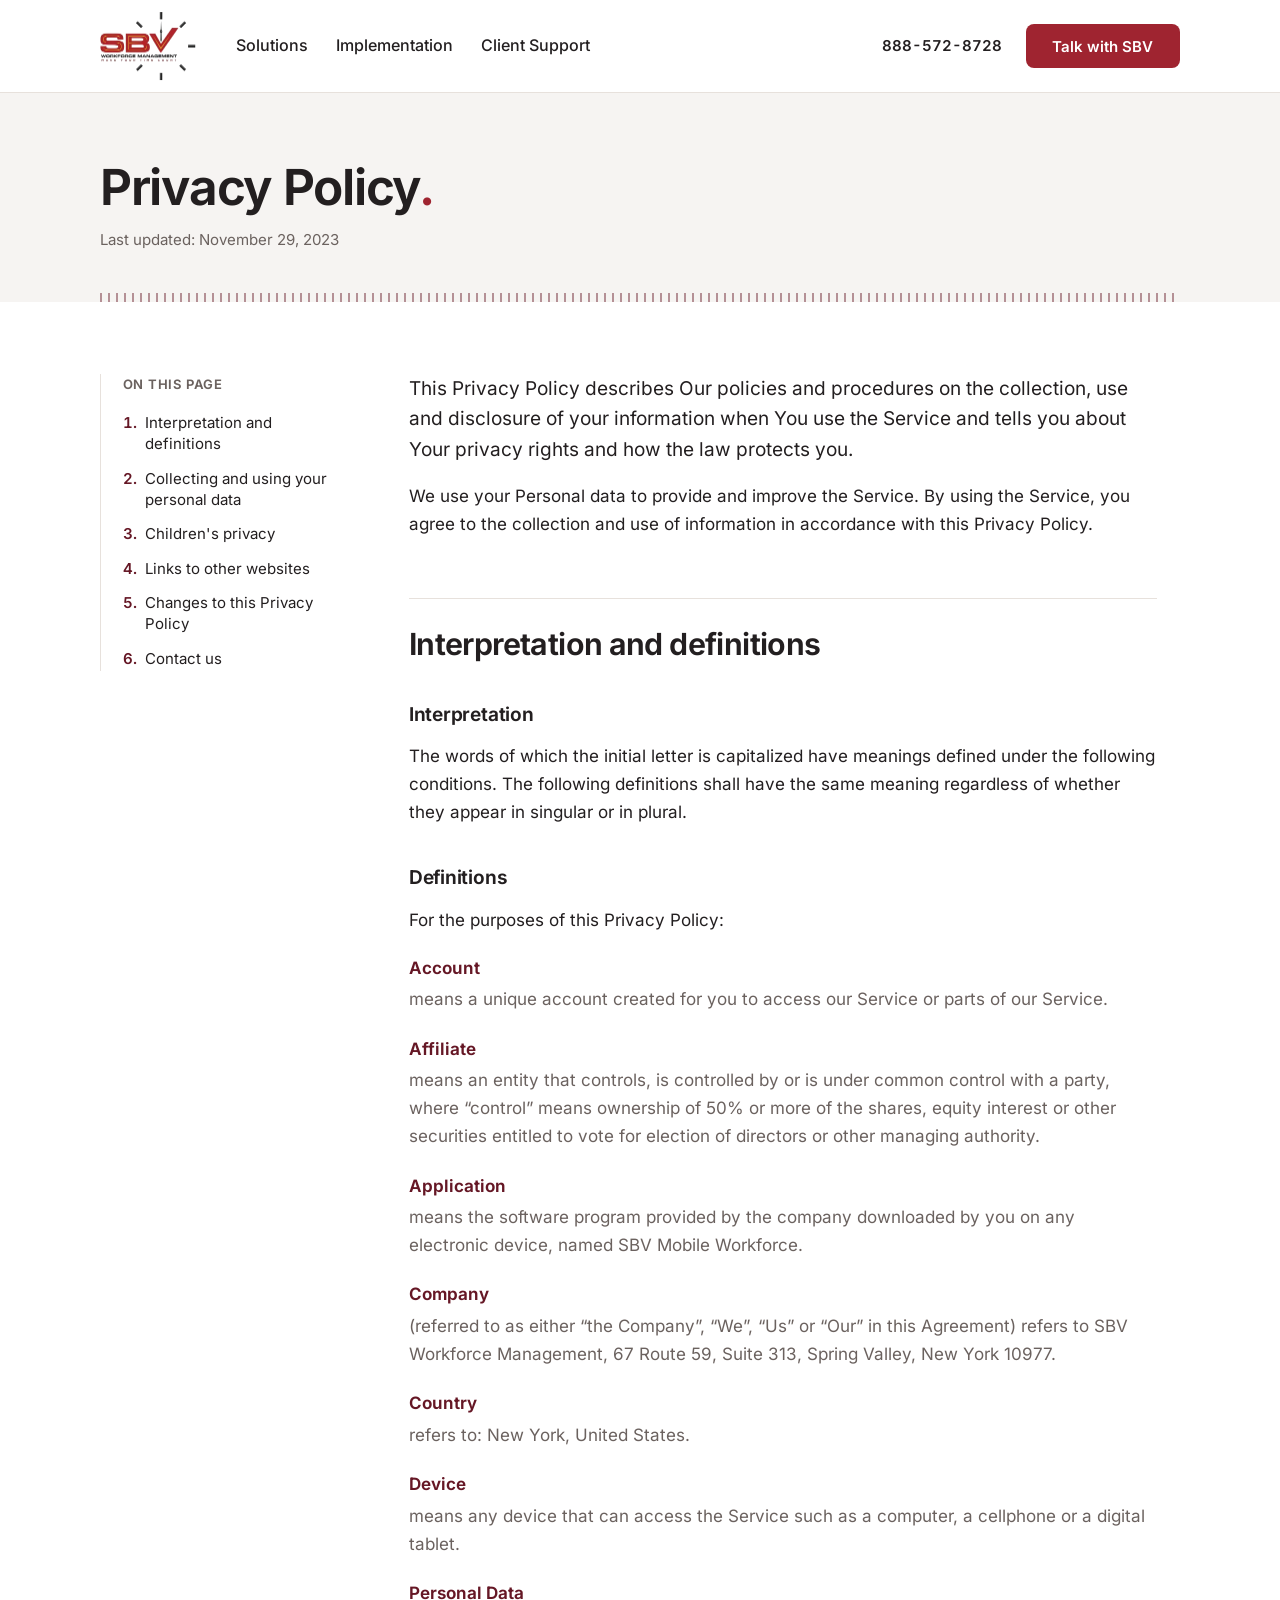
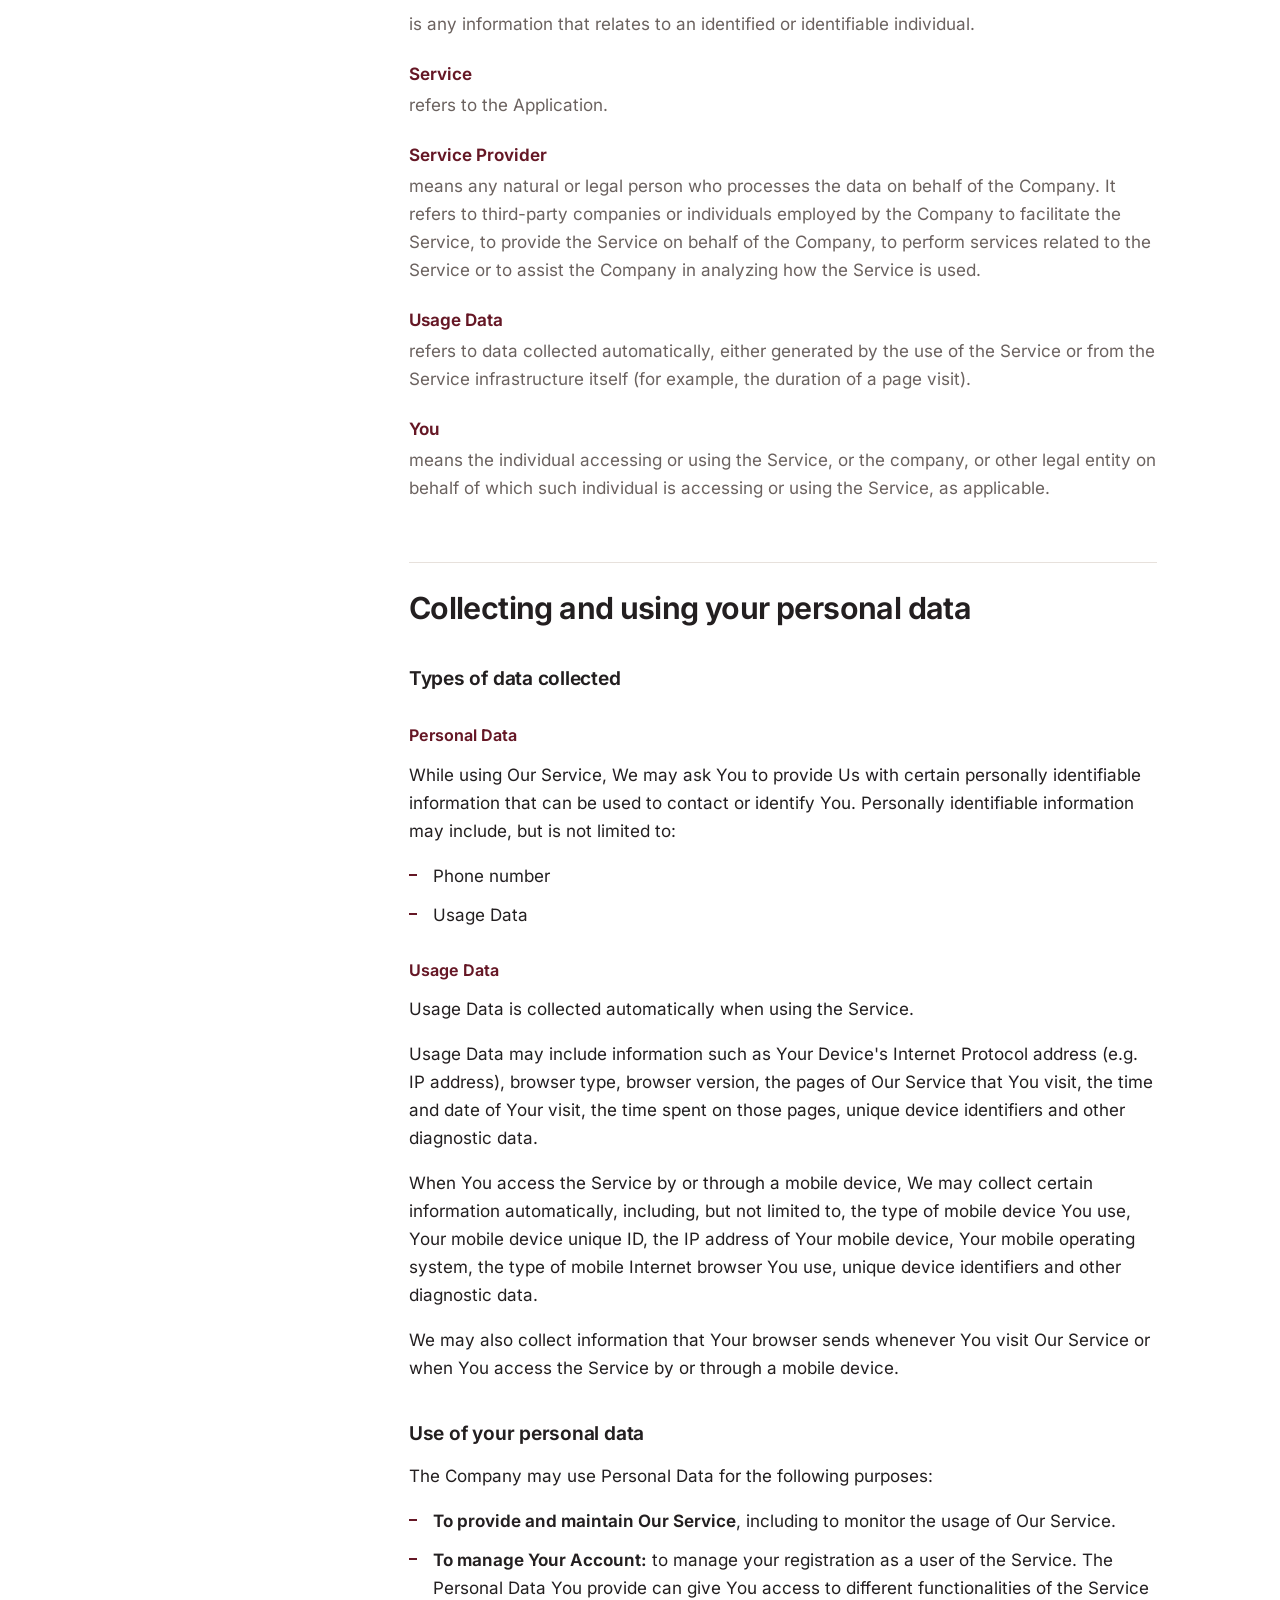
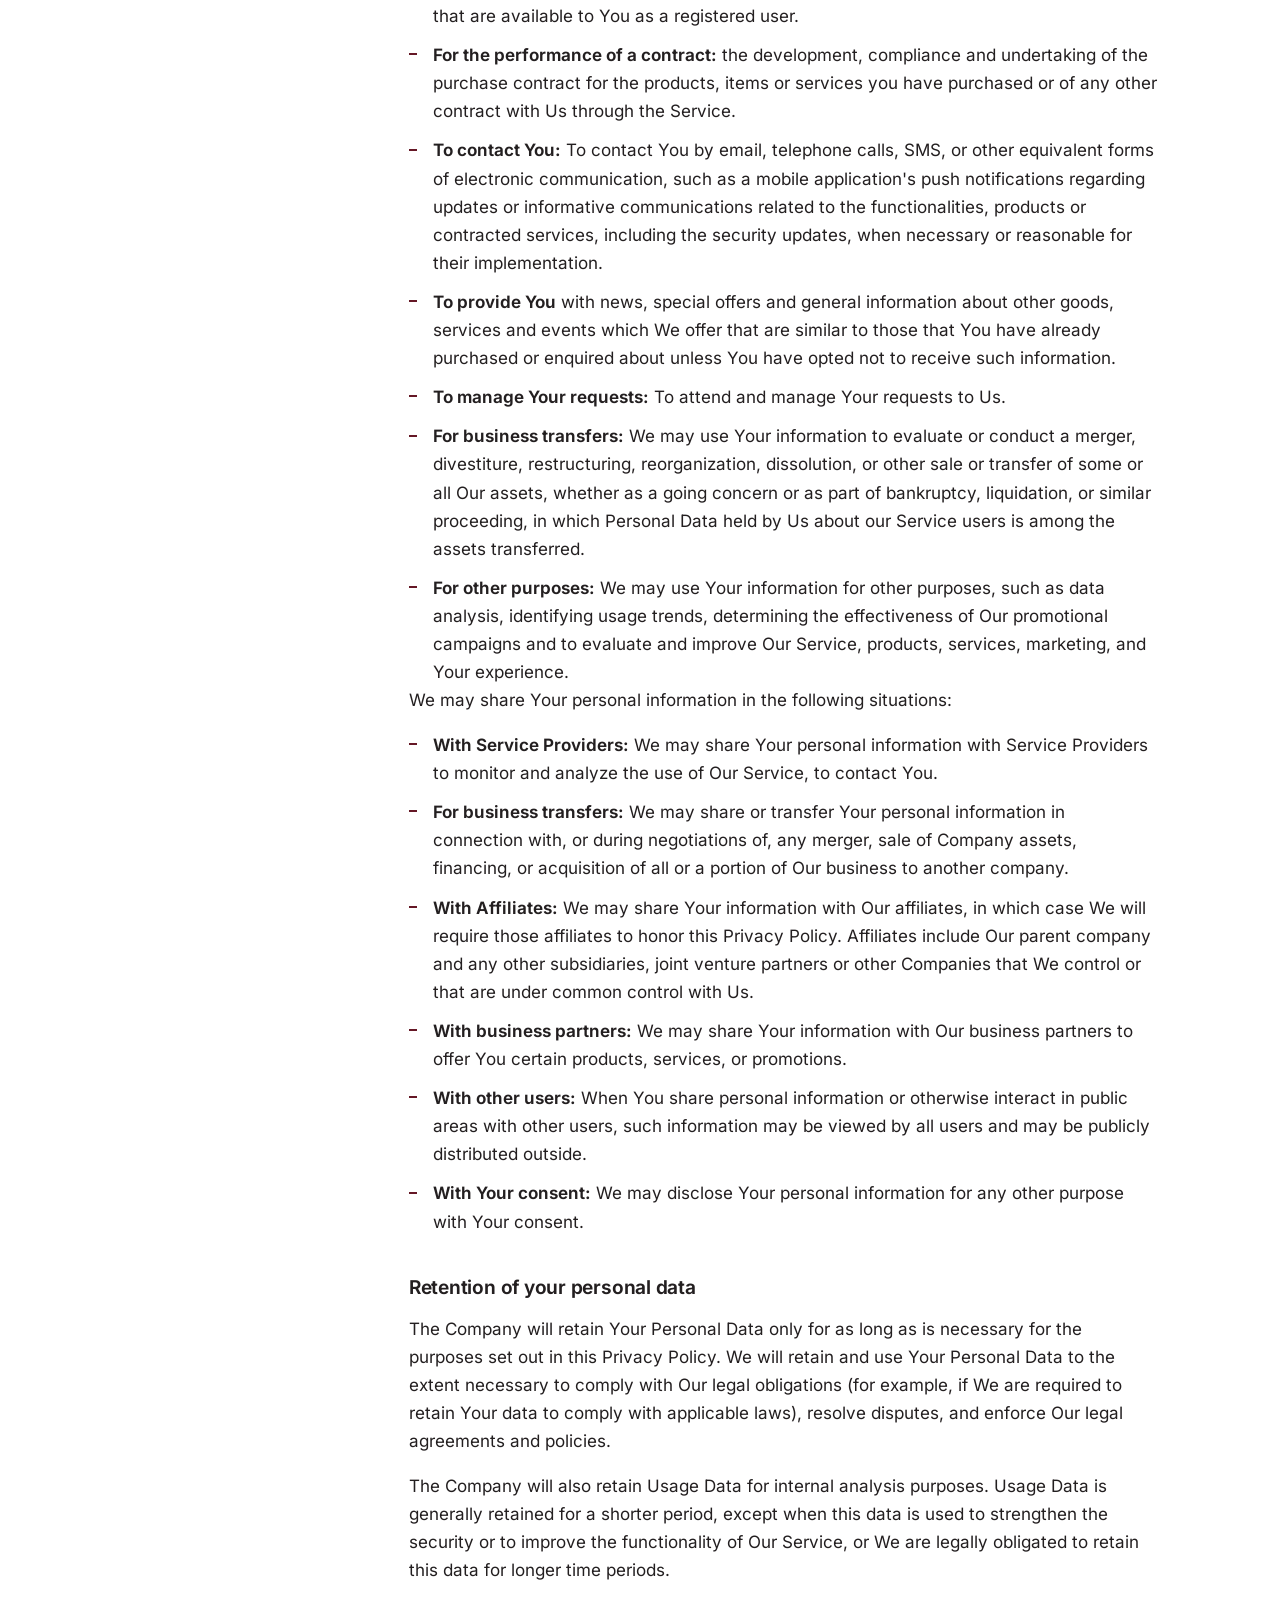
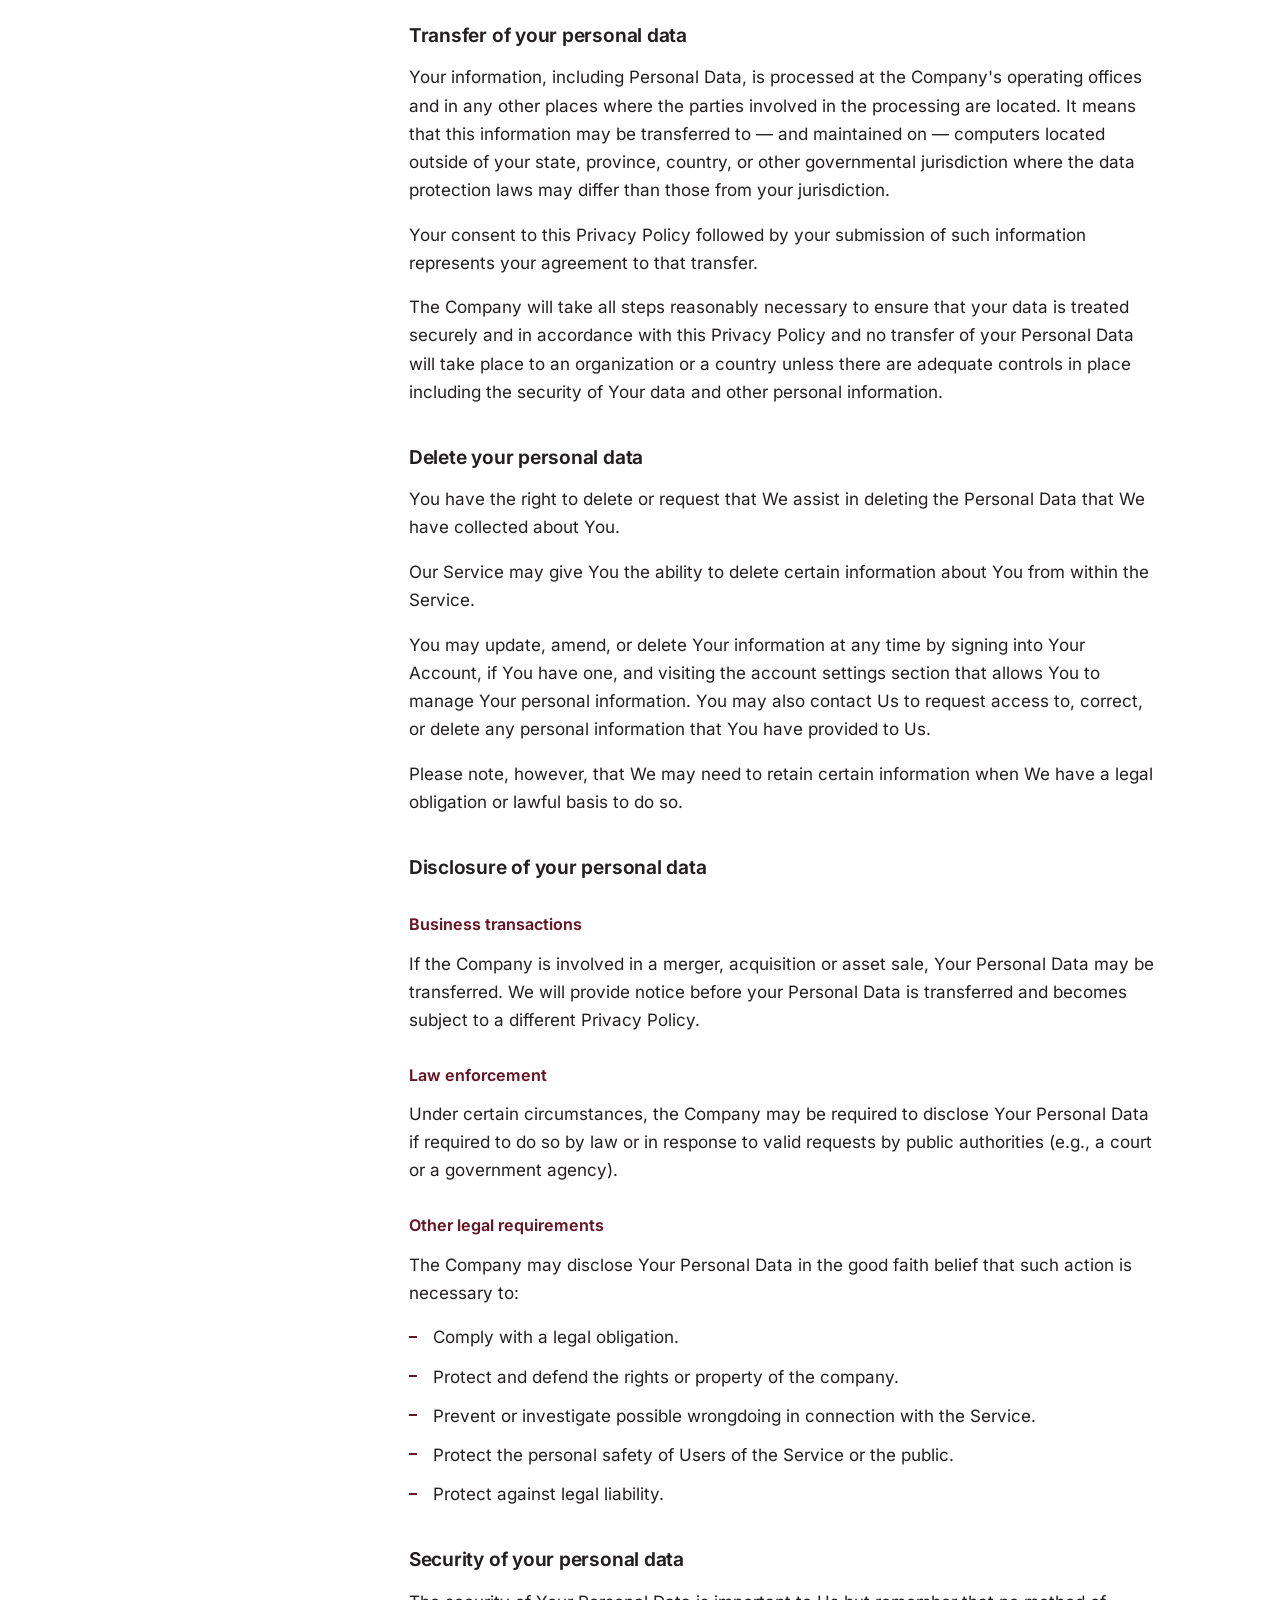
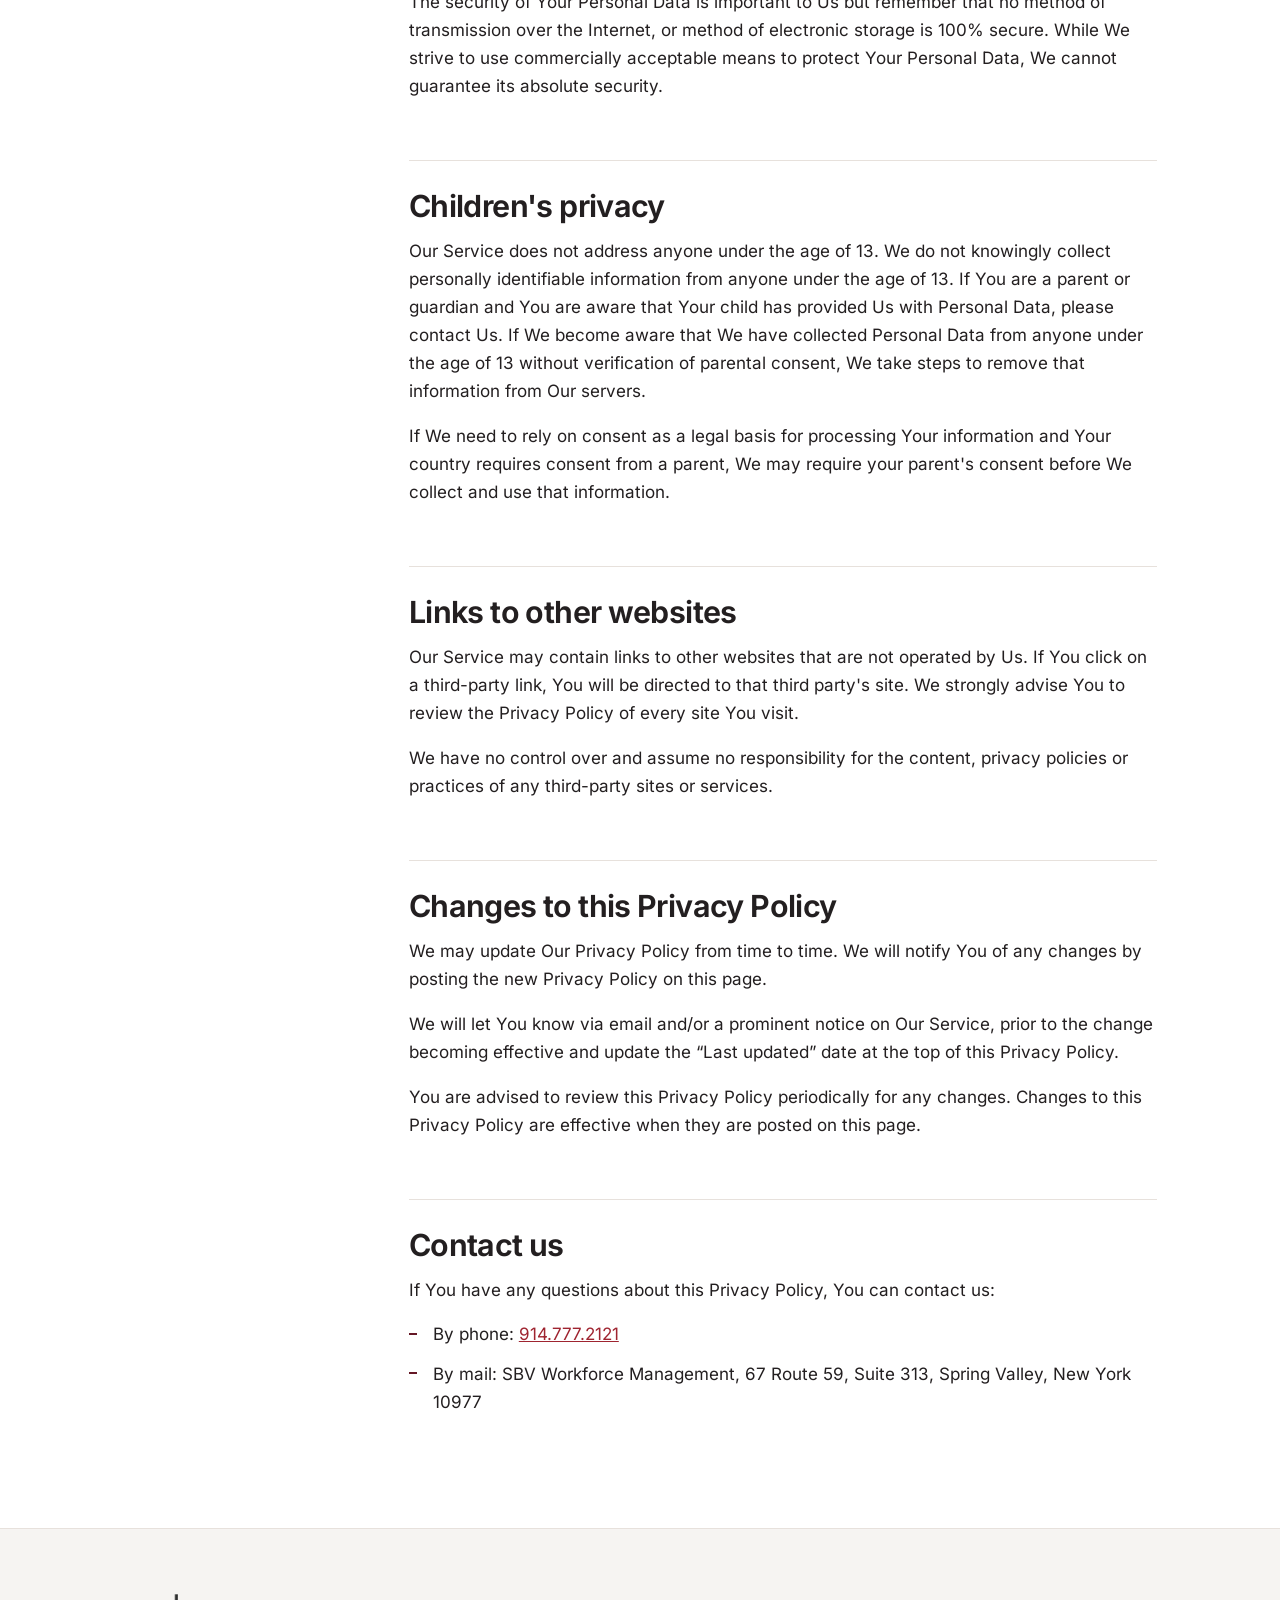
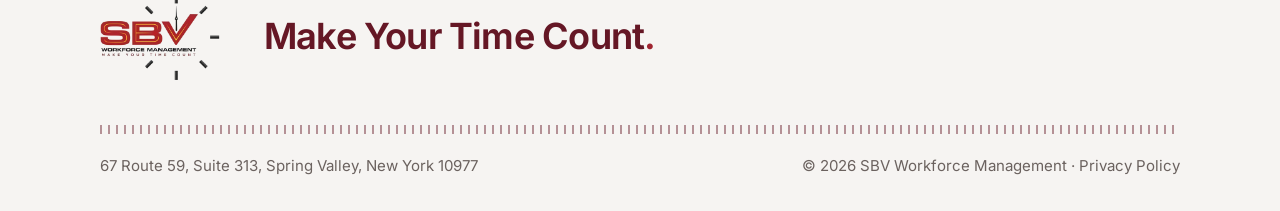
==== site/privacy-policy/index.html @ 153715cd "SBV Workforce Management mini-site: homepage, privacy policy, source archive Static site — hand-writ" ====
<!DOCTYPE html>
<html lang="en">
<head>
  <meta charset="UTF-8" />
  <meta name="viewport" content="width=device-width, initial-scale=1.0" />
  <title>Privacy Policy — SBV Workforce Management</title>
  <meta name="description" content="How SBV Workforce Management collects, uses, and discloses personal information, and the privacy rights available to you." />
  <meta property="og:title" content="Privacy Policy — SBV Workforce Management" />
  <meta property="og:description" content="How SBV Workforce Management collects, uses, and discloses personal information." />
  <meta property="og:type" content="website" />
  <link rel="icon" href="data:image/svg+xml,%3Csvg%20xmlns%3D%22http%3A%2F%2Fwww.w3.org%2F2000%2Fsvg%22%20viewBox%3D%220%200%2032%2032%22%3E%3Crect%20width%3D%2232%22%20height%3D%2232%22%20rx%3D%226%22%20fill%3D%22%23651725%22%2F%3E%3Ctext%20x%3D%2216%22%20y%3D%2221.5%22%20font-family%3D%22Arial%2Csans-serif%22%20font-size%3D%2211%22%20font-weight%3D%22bold%22%20fill%3D%22%23FAF8F6%22%20text-anchor%3D%22middle%22%3ESBV%3C%2Ftext%3E%3C%2Fsvg%3E" />
  <link rel="canonical" href="https://www.sbvwm.com/privacy-policy/" />
  <!-- Paths are relative, not root-relative, so the page renders correctly when
       opened straight off disk as well as when served from the domain root.
       rel=canonical keeps the clean URL authoritative either way. -->
  <link rel="preload" href="../fonts/inter-var.woff2" as="font" type="font/woff2" crossorigin />
  <link rel="stylesheet" href="../css/styles.css" />
  <script>document.documentElement.className = "js";</script>
</head>
<body>
  <a class="skip" href="#main">Skip to content</a>

  <header class="hd">
    <div class="shell hd__row">
      <a class="hd__brand" href="../index.html">
        <img src="../assets/logo-hd.png" alt="SBV Workforce Management — home" width="96" height="70" />
      </a>
      <nav class="hd__nav" aria-label="Primary">
        <a href="../index.html#solutions">Solutions</a>
        <a href="../index.html#implementation">Implementation</a>
        <a href="../index.html#support">Client Support</a>
      </nav>
      <div class="hd__actions">
        <a class="hd__tel" href="tel:+18885728728">888-572-8728</a>
        <a class="hd__tel-m" href="tel:+18885728728" aria-label="Call 888-572-8728">
          <svg viewBox="0 0 24 24" width="21" height="21" aria-hidden="true" focusable="false"><path fill="currentColor" d="M6.6 10.8c1.4 2.8 3.8 5.1 6.6 6.6l2.2-2.2c.3-.3.7-.4 1-.2 1.1.4 2.3.6 3.6.6.6 0 1 .4 1 1V20c0 .6-.4 1-1 1C10.6 21 3 13.4 3 4c0-.6.4-1 1-1h3.5c.6 0 1 .4 1 1 0 1.2.2 2.4.6 3.6.1.3 0 .7-.2 1l-2.3 2.2z"/></svg>
        </a>
        <a class="btn btn--solid" href="../index.html#contact">Talk with SBV</a>
      </div>
    </div>
  </header>

  <main id="main">
    <!-- PAGE HEAD — quiet band, no eyebrow, the tick rule carries the brand -->
    <section class="lhead">
      <div class="shell">
        <h1>Privacy Policy<span class="dot">.</span></h1>
        <p class="lhead__meta">Last updated: <time datetime="2023-11-29">November 29, 2023</time></p>
        <div class="lhead__rule" aria-hidden="true"></div>
      </div>
    </section>

    <div class="shell legal__shell">
      <!-- Sticky contents: a policy this long needs a way in other than scrolling -->
      <nav class="toc" aria-labelledby="toc-h">
        <p class="toc__h" id="toc-h">On this page</p>
        <ol>
          <li><a href="#interpretation">Interpretation and definitions</a></li>
          <li><a href="#collecting">Collecting and using your personal data</a></li>
          <li><a href="#children">Children's privacy</a></li>
          <li><a href="#links">Links to other websites</a></li>
          <li><a href="#changes">Changes to this Privacy Policy</a></li>
          <li><a href="#contact-us">Contact us</a></li>
        </ol>
      </nav>

      <article class="legal">
        <p class="legal__lead">This Privacy Policy describes Our policies and procedures on the collection, use and disclosure of your information when You use the Service and tells you about Your privacy rights and how the law protects you.</p>

        <p>We use your Personal data to provide and improve the Service. By using the Service, you agree to the collection and use of information in accordance with this Privacy Policy.</p>

        <h2 id="interpretation">Interpretation and definitions</h2>

        <h3>Interpretation</h3>
        <p>The words of which the initial letter is capitalized have meanings defined under the following conditions. The following definitions shall have the same meaning regardless of whether they appear in singular or in plural.</p>

        <h3>Definitions</h3>
        <p>For the purposes of this Privacy Policy:</p>
        <dl class="deflist">
          <dt>Account</dt>
          <dd>means a unique account created for you to access our Service or parts of our Service.</dd>

          <dt>Affiliate</dt>
          <dd>means an entity that controls, is controlled by or is under common control with a party, where “control” means ownership of 50% or more of the shares, equity interest or other securities entitled to vote for election of directors or other managing authority.</dd>

          <dt>Application</dt>
          <dd>means the software program provided by the company downloaded by you on any electronic device, named SBV Mobile Workforce.</dd>

          <dt>Company</dt>
          <dd>(referred to as either “the Company”, “We”, “Us” or “Our” in this Agreement) refers to SBV Workforce Management, 67 Route 59, Suite 313, Spring Valley, New York 10977.</dd>

          <dt>Country</dt>
          <dd>refers to: New York, United States.</dd>

          <dt>Device</dt>
          <dd>means any device that can access the Service such as a computer, a cellphone or a digital tablet.</dd>

          <dt>Personal Data</dt>
          <dd>is any information that relates to an identified or identifiable individual.</dd>

          <dt>Service</dt>
          <dd>refers to the Application.</dd>

          <dt>Service Provider</dt>
          <dd>means any natural or legal person who processes the data on behalf of the Company. It refers to third-party companies or individuals employed by the Company to facilitate the Service, to provide the Service on behalf of the Company, to perform services related to the Service or to assist the Company in analyzing how the Service is used.</dd>

          <dt>Usage Data</dt>
          <dd>refers to data collected automatically, either generated by the use of the Service or from the Service infrastructure itself (for example, the duration of a page visit).</dd>

          <dt>You</dt>
          <dd>means the individual accessing or using the Service, or the company, or other legal entity on behalf of which such individual is accessing or using the Service, as applicable.</dd>
        </dl>

        <h2 id="collecting">Collecting and using your personal data</h2>

        <h3>Types of data collected</h3>

        <h4>Personal Data</h4>
        <p>While using Our Service, We may ask You to provide Us with certain personally identifiable information that can be used to contact or identify You. Personally identifiable information may include, but is not limited to:</p>
        <ul class="bullets">
          <li>Phone number</li>
          <li>Usage Data</li>
        </ul>

        <h4>Usage Data</h4>
        <p>Usage Data is collected automatically when using the Service.</p>
        <p>Usage Data may include information such as Your Device's Internet Protocol address (e.g. IP address), browser type, browser version, the pages of Our Service that You visit, the time and date of Your visit, the time spent on those pages, unique device identifiers and other diagnostic data.</p>
        <p>When You access the Service by or through a mobile device, We may collect certain information automatically, including, but not limited to, the type of mobile device You use, Your mobile device unique ID, the IP address of Your mobile device, Your mobile operating system, the type of mobile Internet browser You use, unique device identifiers and other diagnostic data.</p>
        <p>We may also collect information that Your browser sends whenever You visit Our Service or when You access the Service by or through a mobile device.</p>

        <h3>Use of your personal data</h3>
        <p>The Company may use Personal Data for the following purposes:</p>
        <ul class="bullets">
          <li><strong>To provide and maintain Our Service</strong>, including to monitor the usage of Our Service.</li>
          <li><strong>To manage Your Account:</strong> to manage your registration as a user of the Service. The Personal Data You provide can give You access to different functionalities of the Service that are available to You as a registered user.</li>
          <li><strong>For the performance of a contract:</strong> the development, compliance and undertaking of the purchase contract for the products, items or services you have purchased or of any other contract with Us through the Service.</li>
          <li><strong>To contact You:</strong> To contact You by email, telephone calls, SMS, or other equivalent forms of electronic communication, such as a mobile application's push notifications regarding updates or informative communications related to the functionalities, products or contracted services, including the security updates, when necessary or reasonable for their implementation.</li>
          <li><strong>To provide You</strong> with news, special offers and general information about other goods, services and events which We offer that are similar to those that You have already purchased or enquired about unless You have opted not to receive such information.</li>
          <li><strong>To manage Your requests:</strong> To attend and manage Your requests to Us.</li>
          <li><strong>For business transfers:</strong> We may use Your information to evaluate or conduct a merger, divestiture, restructuring, reorganization, dissolution, or other sale or transfer of some or all Our assets, whether as a going concern or as part of bankruptcy, liquidation, or similar proceeding, in which Personal Data held by Us about our Service users is among the assets transferred.</li>
          <li><strong>For other purposes:</strong> We may use Your information for other purposes, such as data analysis, identifying usage trends, determining the effectiveness of Our promotional campaigns and to evaluate and improve Our Service, products, services, marketing, and Your experience.</li>
        </ul>

        <p>We may share Your personal information in the following situations:</p>
        <ul class="bullets">
          <li><strong>With Service Providers:</strong> We may share Your personal information with Service Providers to monitor and analyze the use of Our Service, to contact You.</li>
          <li><strong>For business transfers:</strong> We may share or transfer Your personal information in connection with, or during negotiations of, any merger, sale of Company assets, financing, or acquisition of all or a portion of Our business to another company.</li>
          <li><strong>With Affiliates:</strong> We may share Your information with Our affiliates, in which case We will require those affiliates to honor this Privacy Policy. Affiliates include Our parent company and any other subsidiaries, joint venture partners or other Companies that We control or that are under common control with Us.</li>
          <li><strong>With business partners:</strong> We may share Your information with Our business partners to offer You certain products, services, or promotions.</li>
          <li><strong>With other users:</strong> When You share personal information or otherwise interact in public areas with other users, such information may be viewed by all users and may be publicly distributed outside.</li>
          <li><strong>With Your consent:</strong> We may disclose Your personal information for any other purpose with Your consent.</li>
        </ul>

        <h3>Retention of your personal data</h3>
        <p>The Company will retain Your Personal Data only for as long as is necessary for the purposes set out in this Privacy Policy. We will retain and use Your Personal Data to the extent necessary to comply with Our legal obligations (for example, if We are required to retain Your data to comply with applicable laws), resolve disputes, and enforce Our legal agreements and policies.</p>
        <p>The Company will also retain Usage Data for internal analysis purposes. Usage Data is generally retained for a shorter period, except when this data is used to strengthen the security or to improve the functionality of Our Service, or We are legally obligated to retain this data for longer time periods.</p>

        <h3>Transfer of your personal data</h3>
        <p>Your information, including Personal Data, is processed at the Company's operating offices and in any other places where the parties involved in the processing are located. It means that this information may be transferred to — and maintained on — computers located outside of your state, province, country, or other governmental jurisdiction where the data protection laws may differ than those from your jurisdiction.</p>
        <p>Your consent to this Privacy Policy followed by your submission of such information represents your agreement to that transfer.</p>
        <p>The Company will take all steps reasonably necessary to ensure that your data is treated securely and in accordance with this Privacy Policy and no transfer of your Personal Data will take place to an organization or a country unless there are adequate controls in place including the security of Your data and other personal information.</p>

        <h3>Delete your personal data</h3>
        <p>You have the right to delete or request that We assist in deleting the Personal Data that We have collected about You.</p>
        <p>Our Service may give You the ability to delete certain information about You from within the Service.</p>
        <p>You may update, amend, or delete Your information at any time by signing into Your Account, if You have one, and visiting the account settings section that allows You to manage Your personal information. You may also contact Us to request access to, correct, or delete any personal information that You have provided to Us.</p>
        <p>Please note, however, that We may need to retain certain information when We have a legal obligation or lawful basis to do so.</p>

        <h3>Disclosure of your personal data</h3>

        <h4>Business transactions</h4>
        <p>If the Company is involved in a merger, acquisition or asset sale, Your Personal Data may be transferred. We will provide notice before your Personal Data is transferred and becomes subject to a different Privacy Policy.</p>

        <h4>Law enforcement</h4>
        <p>Under certain circumstances, the Company may be required to disclose Your Personal Data if required to do so by law or in response to valid requests by public authorities (e.g., a court or a government agency).</p>

        <h4>Other legal requirements</h4>
        <p>The Company may disclose Your Personal Data in the good faith belief that such action is necessary to:</p>
        <ul class="bullets">
          <li>Comply with a legal obligation.</li>
          <li>Protect and defend the rights or property of the company.</li>
          <li>Prevent or investigate possible wrongdoing in connection with the Service.</li>
          <li>Protect the personal safety of Users of the Service or the public.</li>
          <li>Protect against legal liability.</li>
        </ul>

        <h3>Security of your personal data</h3>
        <p>The security of Your Personal Data is important to Us but remember that no method of transmission over the Internet, or method of electronic storage is 100% secure. While We strive to use commercially acceptable means to protect Your Personal Data, We cannot guarantee its absolute security.</p>

        <h2 id="children">Children's privacy</h2>
        <p>Our Service does not address anyone under the age of 13. We do not knowingly collect personally identifiable information from anyone under the age of 13. If You are a parent or guardian and You are aware that Your child has provided Us with Personal Data, please contact Us. If We become aware that We have collected Personal Data from anyone under the age of 13 without verification of parental consent, We take steps to remove that information from Our servers.</p>
        <p>If We need to rely on consent as a legal basis for processing Your information and Your country requires consent from a parent, We may require your parent's consent before We collect and use that information.</p>

        <h2 id="links">Links to other websites</h2>
        <p>Our Service may contain links to other websites that are not operated by Us. If You click on a third-party link, You will be directed to that third party's site. We strongly advise You to review the Privacy Policy of every site You visit.</p>
        <p>We have no control over and assume no responsibility for the content, privacy policies or practices of any third-party sites or services.</p>

        <h2 id="changes">Changes to this Privacy Policy</h2>
        <p>We may update Our Privacy Policy from time to time. We will notify You of any changes by posting the new Privacy Policy on this page.</p>
        <p>We will let You know via email and/or a prominent notice on Our Service, prior to the change becoming effective and update the “Last updated” date at the top of this Privacy Policy.</p>
        <p>You are advised to review this Privacy Policy periodically for any changes. Changes to this Privacy Policy are effective when they are posted on this page.</p>

        <h2 id="contact-us">Contact us</h2>
        <p>If You have any questions about this Privacy Policy, You can contact us:</p>
        <ul class="bullets">
          <li>By phone: <a href="tel:+19147772121">914.777.2121</a></li>
          <li>By mail: SBV Workforce Management, 67 Route 59, Suite 313, Spring Valley, New York 10977</li>
        </ul>
      </article>
    </div>
  </main>

  <footer class="ft">
    <div class="shell">
      <div class="ft__top">
        <img src="../assets/logo-hd.png" alt="SBV Workforce Management" width="120" height="88" />
        <p class="ft__tag">Make Your Time&nbsp;Count<span class="dot">.</span></p>
      </div>
      <div class="ft__rule" aria-hidden="true"></div>
      <div class="ft__base">
        <p class="ft__addr">67 Route 59, Suite 313, Spring Valley, New York 10977</p>
        <p class="ft__legal">© 2026 SBV Workforce Management · <a href="index.html" aria-current="page">Privacy Policy</a></p>
      </div>
    </div>
  </footer>

  <script src="../js/main.js" defer></script>
</body>
</html>
---- site/css/styles.css ----
/* SBV Workforce Management — mini-site (visual system v2)
   Direction: docs/design-direction.md + 2026-08-05 revision.
   White-dominant environment; burgundy is an accent and action color, not the
   atmosphere. One dark moment only (the closing panel). Soft cards, connected
   implementation steps, and a punch-to-payroll flow rail. Motion is
   reveal-on-enter only; content renders fully without JS (see reveal contract). */

/* ---------- tokens ---------- */
:root {
  --burgundy: #651725;
  --burgundy-deep: #4A0F1B;
  --action: #9F2430;
  --ground: #F6F4F2;
  --rose: #F8EFF0;
  --rose-line: #ECDBDD;
  --ink: #231F20;
  --muted: #6B625F;
  --line: #E7E1DC;
  --gold: #F6BC53;
  --white: #FFFFFF;
  /* channel values so tints derive from the brand instead of being hand-mixed */
  --burgundy-rgb: 101 23 37;
  --ink-rgb: 35 31 32;
  --paper-rgb: 241 222 225;

  --shadow: 0 1px 2px rgb(var(--ink-rgb) / 0.05), 0 4px 14px rgb(var(--ink-rgb) / 0.04);
  --shadow-lift: 0 2px 4px rgb(var(--ink-rgb) / 0.06), 0 10px 26px rgb(var(--ink-rgb) / 0.07);

  --r-sm: 8px;   /* buttons, small controls */
  --r-md: 12px;  /* cards, tiles */
  --r-lg: 16px;  /* panels */

  --shell: 1160px;
  --pad: clamp(1.25rem, 4vw, 2.5rem);
  --sec: clamp(4rem, 9vw, 7rem);
}

@font-face {
  font-family: "Inter";
  src: url("../fonts/inter-var.woff2") format("woff2");
  font-weight: 100 900;
  font-style: normal;
  font-display: swap;
}

/* ---------- base ---------- */
*, *::before, *::after { box-sizing: border-box; }
html { scroll-behavior: smooth; }
@media (prefers-reduced-motion: reduce) { html { scroll-behavior: auto; } }

body {
  margin: 0;
  background: var(--white);
  color: var(--ink);
  font-family: "Inter", ui-sans-serif, system-ui, -apple-system, "Segoe UI", Arial, sans-serif;
  font-size: 1.0625rem;
  line-height: 1.65;
  -webkit-font-smoothing: antialiased;
  text-rendering: optimizeLegibility;
}

img { max-width: 100%; height: auto; display: block; }
h1, h2, h3, p, dl, dd, dt, ul, ol { margin: 0; }

.shell { max-width: var(--shell); margin-inline: auto; padding-inline: var(--pad); }

/* anchor targets must clear the sticky header */
#main, #top, #solutions, #implementation, #support, #contact { scroll-margin-top: 108px; }

h2 {
  font-size: clamp(1.85rem, 3.8vw, 2.55rem);
  line-height: 1.13;
  letter-spacing: -0.024em;
  font-weight: 650;
  text-wrap: balance;
  max-width: 24ch;
}

/* ---------- links, buttons, focus ---------- */
a { color: var(--action); }

.btn {
  display: inline-block;
  white-space: nowrap;
  font: inherit;
  font-size: 0.9375rem;
  font-weight: 600;
  line-height: 1;
  padding: 0.85rem 1.6rem;
  border-radius: var(--r-sm);
  text-decoration: none;
  border: 1px solid transparent;
  transition: background-color 0.15s ease, color 0.15s ease, border-color 0.15s ease, box-shadow 0.15s ease;
}
.btn--solid { background: var(--action); color: var(--white); }
.btn--solid:hover { background: var(--burgundy); }
.btn--lg { padding: 1rem 1.9rem; font-size: 1rem; }

/* ---------- shared list icon ----------
   One marker component for every list on the page. Replaces three hand-coded
   dash-bullets; the ground adapts to the surface it sits on. */
.ico {
  flex: none;
  display: grid;
  place-items: center;
  width: 34px;
  height: 34px;
  border-radius: 50%;
  border: 1px solid var(--rose-line);
  background: var(--white);
  color: var(--burgundy);
}

.textlink {
  font-weight: 600;
  color: var(--action);
  text-decoration: none;
  border-bottom: 1px solid rgb(159 36 48 / 0.35);
  padding-bottom: 2px;
  transition: border-color 0.15s ease;
}
.textlink:hover { border-bottom-color: var(--action); }

:focus-visible {
  outline: 2px solid var(--action);
  outline-offset: 3px;
  border-radius: 2px;
}
.close__panel :focus-visible { outline-color: var(--gold); }

.skip {
  position: absolute;
  left: 1rem; top: -3.5rem;
  z-index: 100;
  background: var(--burgundy);
  color: var(--white);
  padding: 0.6rem 1rem;
  border-radius: 0 0 8px 8px;
  text-decoration: none;
  font-weight: 600;
  transition: top 0.15s ease;
}
.skip:focus-visible { top: 0; outline-color: var(--gold); }

/* ---------- header ---------- */
.hd {
  position: sticky;
  top: 0;
  z-index: 50;
  background: rgba(255, 255, 255, 0.94);
  backdrop-filter: blur(8px);
  border-bottom: 1px solid var(--line);
}
.hd__row {
  display: flex;
  align-items: center;
  gap: 2rem;
  min-height: 92px;
}
.hd__brand { flex: none; }
.hd__brand img { width: 96px; height: 70px; object-fit: contain; }
.hd__nav {
  display: flex;
  gap: 1.75rem;
  margin-left: 0.5rem;
}
.hd__nav a {
  white-space: nowrap;
  color: var(--ink);
  text-decoration: none;
  font-size: 1rem;
  font-weight: 500;
  padding: 0.35rem 0;
  border-bottom: 2px solid transparent;
  transition: border-color 0.15s ease;
}
.hd__nav a:hover { border-bottom-color: var(--action); }
.hd__actions {
  margin-left: auto;
  display: flex;
  align-items: center;
  gap: 1.5rem;
}
.hd__tel {
  white-space: nowrap;
  color: var(--ink);
  text-decoration: none;
  font-weight: 600;
  font-size: 0.9375rem;
  font-variant-numeric: tabular-nums;
}
.hd__tel:hover { color: var(--action); }
.hd__tel-m { display: none; color: var(--action); line-height: 0; padding: 0.35rem; }

/* ---------- hero ---------- */
.hero { padding-block: clamp(4rem, 9vw, 6.5rem) clamp(3.5rem, 8vw, 6rem); overflow: clip; }
.hero__title {
  font-size: clamp(2.6rem, 6.4vw, 4.15rem);
  line-height: 1.04;
  letter-spacing: -0.03em;
  font-weight: 680;
  max-width: 17ch;
  text-wrap: balance;
}
.hero__title .dot { color: var(--action); }
.hero__sub {
  font-size: clamp(1.125rem, 2vw, 1.3125rem);
  line-height: 1.6;
  color: var(--muted);
  max-width: 52ch;
  margin-top: 1.75rem;
}
.hero__cta {
  display: flex;
  align-items: center;
  gap: 1.75rem;
  margin-top: 2.5rem;
}

/* hero: text left, system diagram right. Abstract enough to carry no invented
   product copy — no text lives inside the artwork — while showing the shape of
   the thing: a schedule, a record, an approval, and time. */
.hero__grid {
  display: grid;
  grid-template-columns: minmax(0, 1.08fr) minmax(300px, 0.92fr);
  gap: clamp(2.5rem, 6vw, 4.5rem);
  align-items: center;
}
.hero__block { max-width: 34rem; }
.hero__fig { margin: 0; }
.hero__fig img { width: 100%; height: auto; display: block; }

/* ---------- proof ---------- */
.proof {
  background: var(--ground);
  padding-block: var(--sec);
}
.proof__row {
  display: flex;
  align-items: center;
  gap: clamp(2rem, 6vw, 4.5rem);
  margin-top: 2.5rem;
  flex-wrap: wrap;
}
.proof__figure {
  position: relative;
  flex: none;
  display: grid;
  place-items: center;
  width: clamp(260px, 38vw, 400px);
  aspect-ratio: 1;
}
.proof__arc { position: absolute; inset: 0; width: 100%; height: 100%; }
.proof__arc line { stroke: rgb(var(--burgundy-rgb) / 0.26); stroke-width: 1; }
.proof__arc line.mj { stroke: rgb(var(--burgundy-rgb) / 0.5); stroke-width: 1.5; }
.proof__num {
  font-size: clamp(4.6rem, 13vw, 8.25rem);
  font-weight: 700;
  letter-spacing: -0.045em;
  line-height: 1;
  color: var(--burgundy);
  font-variant-numeric: tabular-nums;
}
.proof__num sup {
  font-size: 0.36em;
  font-weight: 650;
  vertical-align: super;
  margin-left: 0.04em;
}
.proof__cap {
  font-size: clamp(1.5rem, 3vw, 2.05rem);
  line-height: 1.28;
  font-weight: 640;
  letter-spacing: -0.018em;
  max-width: 22ch;
  text-wrap: balance;
}
.proof__facts {
  display: grid;
  grid-template-columns: repeat(auto-fit, minmax(240px, 1fr));
  gap: 1.25rem;
  margin-top: clamp(3rem, 6vw, 4.25rem);
}
.proof__facts > div {
  background: var(--white);
  border: 1px solid var(--line);
  border-radius: var(--r-md);
  box-shadow: var(--shadow);
  padding: 1.35rem 1.5rem;
}
.proof__facts dt { font-weight: 650; letter-spacing: -0.01em; }
.proof__facts dd { color: var(--muted); font-size: 1rem; margin-top: 0.35rem; }

/* ---------- section heads ---------- */
.sec-head {
  display: flex;
  align-items: flex-end;
  justify-content: space-between;
  gap: 2.5rem;
  flex-wrap: wrap;
}
.sec-head__intro {
  color: var(--muted);
  max-width: 34ch;
  padding-bottom: 0.35rem;
}

/* ---------- flow (the product story, and the page's second anchor) ---------- */
.flowsec {
  background: linear-gradient(160deg, var(--burgundy) 0%, var(--burgundy-deep) 100%);
  color: rgb(var(--paper-rgb));
  padding-block: var(--sec);
}
.flow__title { color: var(--white); max-width: 20ch; }
.flow__intro {
  color: #DCBEC3;
  font-size: clamp(1.0625rem, 1.8vw, 1.1875rem);
  max-width: 56ch;
  margin-top: 1.25rem;
}
.flow__rail {
  list-style: none;
  padding: 0;
  margin-top: clamp(3rem, 6vw, 4.5rem);
  display: grid;
  grid-template-columns: repeat(5, 1fr);
  gap: 1.75rem;
}
.flow__rail li { position: relative; }
/* the rail itself: clock ticks running station to station */
.flow__rail li:not(:last-child)::after {
  content: "";
  position: absolute;
  top: 25px;
  left: 64px;
  right: -1.75rem;
  height: 9px;
  background-image: repeating-linear-gradient(90deg, rgb(var(--paper-rgb) / 0.5) 0 1.5px, transparent 1.5px 8px);
}
.flow__node {
  position: relative;
  z-index: 1;
  display: grid;
  place-items: center;
  width: 52px;
  height: 52px;
  border-radius: 50%;
  border: 1px solid rgb(var(--paper-rgb) / 0.32);
  background: rgb(var(--burgundy-rgb) / 0.55);
  color: var(--gold);
}
.flow__rail h3 {
  margin-top: 1.35rem;
  font-size: 1.0625rem;
  font-weight: 650;
  letter-spacing: -0.012em;
  color: var(--white);
}
.flow__rail p {
  margin-top: 0.5rem;
  font-size: 0.875rem;
  line-height: 1.55;
  color: #D2AFB6;
}

/* ---------- solutions ---------- */
.sol { padding-block: var(--sec); background: var(--ground); }
.sol__cards {
  display: grid;
  grid-template-columns: repeat(3, 1fr);
  gap: 1.25rem;
  margin-top: 2.5rem;
}
/* Time & Attendance: same shape as every other card, distinguished by tint only */
.card--tint {
  background: var(--rose);
  border-color: var(--rose-line);
}
.card {
  background: var(--white);
  border: 1px solid var(--line);
  border-radius: var(--r-md);
  box-shadow: var(--shadow);
  padding: 1.75rem 1.6rem 1.5rem;
  display: flex;
  flex-direction: column;
  transition: border-color 0.15s ease, box-shadow 0.15s ease;
}
.card:hover {
  border-color: rgb(var(--burgundy-rgb) / 0.3);
  box-shadow: var(--shadow-lift);
}
.card__icon { color: var(--burgundy); line-height: 0; margin-bottom: 1.1rem; }
.card h3 {
  font-size: 1.125rem;
  font-weight: 650;
  letter-spacing: -0.015em;
}
/* :not() keeps the body-copy rule off the footer, whose auto margin pins it
   to the card bottom so all six footers sit on one line */
/* The bottom margin here is the minimum gap above the footer rule. It can't live
   on .card__foot, whose `margin-top: auto` collapses to 0 on the fullest card
   (Reporting) and lets the rule crowd the last line of copy. */
.card > p:not(.card__foot) {
  color: var(--muted);
  font-size: 1rem;
  margin-top: 0.6rem;
  margin-bottom: 1.5rem;
}
.card__foot {
  margin-top: auto;
  padding-top: 1.05rem;
  border-top: 1px solid var(--line);
  font-size: 0.875rem;
  font-weight: 600;
  color: var(--burgundy);
}

/* solutions section sits on white; cards get depth from the shadow itself */
.sol .sec-head__intro { padding-bottom: 0.35rem; }

/* ---------- differentiation (light, split) ---------- */
.diff { background: var(--white); padding-block: var(--sec); }
.diff__row {
  display: grid;
  grid-template-columns: minmax(0, 1.15fr) minmax(280px, 0.85fr);
  gap: clamp(2.5rem, 6vw, 5rem);
  align-items: center;
}
.diff__copy {
  font-size: clamp(1.125rem, 2vw, 1.25rem);
  color: var(--muted);
  margin-top: 1.5rem;
  max-width: 46ch;
}
.diff__note {
  margin-top: 1.75rem;
  padding-top: 1.25rem;
  border-top: 1px solid var(--line);
  color: var(--muted);
  font-size: 0.9375rem;
  max-width: 52ch;
}
.diff__list {
  list-style: none;
  padding: 2rem 2.1rem;
  margin: 0;
  background: var(--rose);
  border: 1px solid var(--rose-line);
  border-radius: var(--r-md);
  display: flex;
  flex-direction: column;
  gap: 0.95rem;
}
.diff__list li { display: flex; align-items: center; gap: 0.9rem; font-weight: 550; }

/* ---------- implementation ---------- */
.impl { background: var(--ground); padding-block: var(--sec); }
.impl__row {
  display: grid;
  grid-template-columns: minmax(0, 1.4fr) minmax(280px, 0.85fr);
  gap: clamp(2.5rem, 6vw, 4.5rem);
  margin-top: 3rem;
  align-items: start;
}
.impl__steps {
  list-style: none;
  padding: 0;
  display: flex;
  flex-direction: column;
}
.impl__steps li {
  position: relative;
  display: flex;
  gap: 1.5rem;
  padding-bottom: 2.1rem;
}
.impl__steps li:last-child { padding-bottom: 0; }
/* connecting line between step markers */
.impl__steps li:not(:last-child)::before {
  content: "";
  position: absolute;
  left: 17px;
  top: 40px;
  bottom: 4px;
  width: 1px;
  background: var(--line);
}
.impl__num {
  flex: none;
  width: 35px;
  height: 35px;
  border-radius: 50%;
  border: 1.5px solid var(--action);
  color: var(--action);
  display: grid;
  place-items: center;
  font-size: 0.9375rem;
  font-weight: 650;
  font-variant-numeric: tabular-nums;
  background: var(--white);
  z-index: 1;
}
.impl__steps h3 { font-size: 1.1875rem; font-weight: 650; letter-spacing: -0.015em; padding-top: 0.3rem; }
.impl__steps p { color: var(--muted); max-width: 52ch; margin-top: 0.45rem; }
.impl__aside {
  background: var(--white);
  border: 1px solid var(--line);
  border-radius: var(--r-md);
  padding: 1.9rem 2rem;
}
.impl__aside h3 { font-size: 1.0625rem; font-weight: 650; letter-spacing: -0.01em; }
.impl__aside li { display: flex; align-items: center; gap: 0.9rem; }
.impl__aside .ico { background: var(--rose); }
.impl__aside ul {
  list-style: none;
  padding: 0;
  margin-top: 1.1rem;
  display: flex;
  flex-direction: column;
  gap: 0.75rem;
  font-size: 0.9375rem;
}
.impl__deploy {
  margin-top: 1.5rem;
  padding-top: 1.25rem;
  border-top: 1px solid var(--line);
  font-size: 0.9375rem;
  font-weight: 550;
  color: var(--ink);
}

/* ---------- closing ----------
   The page's ONE contact moment, serving both audiences. Sales is the dominant
   path; existing-client support sits beside it, quieter. Nothing here repeats
   in the footer. */
.close { padding-block: var(--sec); background: var(--white); }
.close__panel {
  display: grid;
  grid-template-columns: minmax(0, 1.4fr) minmax(260px, 1fr);
  gap: clamp(2rem, 5vw, 4rem);
  background: linear-gradient(135deg, var(--burgundy) 0%, var(--burgundy-deep) 100%);
  color: rgb(var(--paper-rgb));
  padding: clamp(2.5rem, 5.5vw, 4rem);
  border-radius: var(--r-lg);
}
.close__panel h2 { color: var(--white); max-width: 18ch; }
.close__lead p {
  color: #E3C6CB;
  max-width: 46ch;
  margin-top: 1.25rem;
}

/* Two routes, one object. Same treatment for both audiences — the label does
   the routing, not the affordance. SBV publishes exactly one phone (Sales) and
   one email (Support); nothing here implies a channel either audience can't use. */
.close__routes {
  display: flex;
  flex-direction: column;
  gap: 1rem;
  align-self: center;
}
.route {
  display: flex;
  flex-direction: column;
  gap: 0.3rem;
  padding: 1.15rem 1.35rem;
  border: 1px solid rgb(var(--paper-rgb) / 0.3);
  border-radius: var(--r-sm);
  text-decoration: none;
  transition: background-color 0.15s ease, border-color 0.15s ease;
}
.route:hover {
  background: rgba(255, 255, 255, 0.07);
  border-color: rgba(255, 255, 255, 0.55);
}
.route__label {
  font-size: 0.8125rem;
  font-weight: 600;
  color: #D6AEB5;
}
.route__value {
  font-size: 1.0625rem;
  font-weight: 650;
  color: var(--white);
  font-variant-numeric: tabular-nums;
}

/* ---------- footer ----------
   Identity and legal only — phone and email live in the closing panel. The
   personality comes from the tagline and the tick rule, not from more content. */
.ft {
  background: var(--ground);
  border-top: 1px solid var(--line);
  padding-block: clamp(3rem, 6vw, 4rem) 2rem;
}
.ft__top {
  display: flex;
  align-items: center;
  gap: clamp(1.25rem, 4vw, 2.75rem);
  flex-wrap: wrap;
}
.ft__top img { width: 120px; height: 88px; object-fit: contain; flex: none; }
.ft__tag {
  font-size: clamp(1.5rem, 3.4vw, 2.25rem);
  font-weight: 650;
  letter-spacing: -0.022em;
  color: var(--burgundy);
}
.ft__tag .dot { color: var(--action); }
.ft__rule {
  height: 9px;
  margin-top: clamp(2rem, 4vw, 2.75rem);
  background-image: repeating-linear-gradient(90deg, rgb(var(--burgundy-rgb) / 0.45) 0 1.5px, transparent 1.5px 8px);
}
.ft__base {
  display: flex;
  justify-content: space-between;
  align-items: baseline;
  gap: 0.75rem 2rem;
  flex-wrap: wrap;
  margin-top: 1.25rem;
  font-size: 0.9375rem;
  color: var(--muted);
}
.ft__legal a { color: var(--muted); text-decoration: none; }
.ft__legal a:hover { color: var(--action); }

/* ---------- reveal motion ----------
   Contract: the inline head script sets html.js; main.js confirms it is actually
   running by adding .js-ok as its first statement. If main.js never executes
   (404, proxy, CSP), the safety animation force-reveals everything at 2s —
   content can never stay permanently hidden. Hero elements carry no [data-reveal]
   at all, so above-the-fold paints instantly regardless. */
html.js [data-reveal] {
  opacity: 0;
  transform: translateY(14px);
  transition: opacity 0.55s cubic-bezier(0.22, 0.61, 0.36, 1), transform 0.55s cubic-bezier(0.22, 0.61, 0.36, 1);
}
html.js:not(.js-ok) [data-reveal] {
  animation: reveal-safety 0s linear 2s forwards;
}
@keyframes reveal-safety {
  to { opacity: 1; transform: none; }
}
html.js [data-reveal].in { opacity: 1; transform: none; }
/* gentle stagger inside grids */
html.js .sol__cards [data-reveal]:nth-child(2),
html.js .proof__facts [data-reveal]:nth-child(2) { transition-delay: 0.07s; }
html.js .sol__cards [data-reveal]:nth-child(3),
html.js .proof__facts [data-reveal]:nth-child(3) { transition-delay: 0.14s; }
html.js .sol__cards [data-reveal]:nth-child(n+4) { transition-delay: 0.2s; }

@media (prefers-reduced-motion: reduce) {
  html.js [data-reveal] { opacity: 1; transform: none; transition: none; }
}

/* ---------- forced colors ---------- */
@media (forced-colors: active) {
  .ft__rule, .flow__rail li::after { background: CanvasText; }
  .proof__arc line { stroke: CanvasText; }
  .btn, .card, .flow__rail li, .impl__num { border: 1px solid ButtonText; }
}

/* ---------- responsive ---------- */
@media (max-width: 980px) {
  .hd__tel { display: none; }
  .hd__tel-m { display: inline-block; }
  .hd__nav { gap: 1.25rem; }
  .hd__actions { gap: 1rem; }

  /* Tablet keeps the two-column hero, on a tighter split with a smaller
     headline, so the vector never has to stack. */
  .hero__grid {
    grid-template-columns: minmax(0, 1.2fr) minmax(230px, 0.8fr);
    gap: clamp(1.75rem, 3.5vw, 2.75rem);
  }
  .hero__block { max-width: none; }
  .hero__title { font-size: clamp(2.1rem, 4.7vw, 3rem); }
  .hero__sub { font-size: 1.0625rem; margin-top: 1.4rem; }
  .hero__cta { margin-top: 2rem; }
  .sol__cards { grid-template-columns: 1fr 1fr; }
  .flow__rail { grid-template-columns: 1fr 1fr; gap: 2.25rem; }
  .flow__rail li:not(:last-child)::after { display: none; }
  .diff__row { grid-template-columns: 1fr; align-items: start; }
  .diff__list { max-width: 560px; }
  .impl__row { grid-template-columns: 1fr; }
  .impl__aside { max-width: 560px; }
  .close__panel { grid-template-columns: 1fr; }
}

/* Below this the columns no longer both fit. The vector is not stacked: its
   detail is illegible at phone width, stacking orphans it under the CTA, and
   floating it behind the copy costs text contrast. Pure type reads well, and
   hiding it pulls the 700+ proof ~350px closer to the fold. */
@media (max-width: 820px) {
  .hero__grid { grid-template-columns: 1fr; }
  .hero__fig { display: none; }
  .hero__title { font-size: clamp(2.4rem, 7vw, 3.2rem); }
}

@media (max-width: 680px) {
  .hd__nav { display: none; }
  .hd__tel { display: none; }
  .hd__tel-m { display: inline-block; }
  .hd__row { min-height: 68px; }
  .hd__brand img { width: 64px; height: 47px; }
  .sol__cards { grid-template-columns: 1fr; }
  .flow__rail { grid-template-columns: 1fr; gap: 1.75rem; }
  .proof__row { gap: 1.5rem; }
  .proof__figure { margin-inline: auto; }
  .hero__cta { flex-wrap: wrap; gap: 1.25rem; }
  .ft__top img { width: 92px; height: 68px; }
}

/* ---------- hero vector ----------
   Inlined so the site's CSS drives it and reduced-motion is honoured by the
   same rule as everything else. The entrance IS the product story: the surface
   arrives, the hand sweeps, the link draws, the approval lands. */
.hero__fig .hv { width: 100%; height: auto; display: block; overflow: visible; }

@media (prefers-reduced-motion: no-preference) {
  .hv-plane, .hv-surface, .hv-dial, .hv-emp, .hv-pay {
    animation: hv-rise 0.72s cubic-bezier(0.22, 0.68, 0.3, 1) both;
  }
  .hv-plane   { animation-delay: 0.05s; }
  .hv-surface { animation-delay: 0.14s; }
  .hv-dial    { animation-delay: 0.34s; }
  .hv-emp     { animation-delay: 0.5s; }
  .hv-pay     { animation-delay: 0.62s; }

  /* the clock hand settles into place */
  .hv-hand {
    transform-box: fill-box;
    transform-origin: 0% 0%;
    animation: hv-sweep 1.05s cubic-bezier(0.18, 0.84, 0.24, 1) 0.42s both;
  }
  /* the connection between record and payroll draws itself */
  .hv-link {
    stroke-dasharray: 430;
    animation: hv-draw 0.9s cubic-bezier(0.4, 0, 0.2, 1) 0.95s both;
  }
  /* and the approval lands last */
  .hv-check {
    stroke-dasharray: 30;
    animation: hv-draw 0.42s cubic-bezier(0.4, 0, 0.2, 1) 1.35s both;
  }
  /* scheduled shifts fill in behind it all */
  .hv-shifts rect { animation: hv-grow 0.5s cubic-bezier(0.22, 0.68, 0.3, 1) both; transform-box: fill-box; transform-origin: left center; }
  .hv-shifts rect:nth-child(1) { animation-delay: 0.46s; }
  .hv-shifts rect:nth-child(2) { animation-delay: 0.54s; }
  .hv-shifts rect:nth-child(3) { animation-delay: 0.62s; }
  .hv-shifts rect:nth-child(4) { animation-delay: 0.70s; }
  .hv-shifts rect:nth-child(5) { animation-delay: 0.78s; }
  .hv-shifts rect:nth-child(6) { animation-delay: 0.86s; }
  .hv-shifts rect:nth-child(7) { animation-delay: 0.94s; }
}

@keyframes hv-rise  { from { opacity: 0; transform: translateY(20px); } to { opacity: 1; transform: none; } }
@keyframes hv-sweep { from { transform: rotate(-155deg); } to { transform: none; } }
@keyframes hv-draw  { from { stroke-dashoffset: 430; } to { stroke-dashoffset: 0; } }
@keyframes hv-grow  { from { opacity: 0; transform: scaleX(0.2); } to { opacity: 1; transform: none; } }

/* ---------- legal pages ----------
   Deliberately the quietest layout on the site: no reveal motion, no cards, no
   burgundy field. A policy is read, not scanned, so the only jobs here are
   measure, hierarchy, and a way in that isn't scrolling. Last block in the file,
   so its media queries need no extra specificity. */
/* No border-bottom: the tick rule already terminates the band, and stacking a
   hairline directly under it reads as an unresolved double edge. */
.lhead {
  background: var(--ground);
  padding-block: clamp(2.75rem, 6vw, 4.25rem) 0;
}
.lhead h1 {
  font-size: clamp(2.2rem, 5vw, 3.1rem);
  line-height: 1.08;
  letter-spacing: -0.026em;
  font-weight: 650;
  margin: 0;
}
.lhead h1 .dot { color: var(--action); }
.lhead__meta {
  margin-top: 0.85rem;
  color: var(--muted);
  font-size: 0.9375rem;
}
.lhead__rule {
  height: 9px;
  margin-top: clamp(1.75rem, 4vw, 2.5rem);
  background-image: repeating-linear-gradient(90deg, rgb(var(--burgundy-rgb) / 0.45) 0 1.5px, transparent 1.5px 8px);
}

.legal__shell {
  display: grid;
  grid-template-columns: 232px minmax(0, 1fr);
  gap: clamp(2.5rem, 6vw, 5rem);
  align-items: start;
  padding-block: clamp(3rem, 6vw, 4.5rem) var(--sec);
}

/* Contents rail */
.toc {
  position: sticky;
  top: 116px;
  border-left: 1px solid var(--line);
  padding-left: 1.35rem;
}
.toc__h {
  font-size: 0.8125rem;
  font-weight: 650;
  letter-spacing: 0.06em;
  text-transform: uppercase;
  color: var(--muted);
  margin-bottom: 0.9rem;
}
.toc ol {
  list-style: none;
  margin: 0;
  padding: 0;
  counter-reset: toc;
}
.toc li { counter-increment: toc; }
.toc li + li { margin-top: 0.55rem; }
/* Hanging indent: a wrapped entry aligns to its own text, not under the number. */
.toc a {
  display: block;
  position: relative;
  padding: 0.15rem 0 0.15rem 1.4rem;
  color: var(--ink);
  text-decoration: none;
  font-size: 0.9375rem;
  line-height: 1.4;
  transition: color 0.15s ease;
}
.toc a::before {
  content: counter(toc) ".";
  position: absolute;
  left: 0;
  top: 0.15rem;
  color: var(--burgundy);
  font-variant-numeric: tabular-nums;
  font-weight: 600;
}
.toc a:hover { color: var(--action); }

/* Prose */
.legal {
  max-width: 68ch;
  font-size: 1.0625rem;
  color: var(--ink);
}
.legal__lead {
  font-size: 1.1875rem;
  line-height: 1.6;
  color: var(--ink);
}
.legal p + p { margin-top: 1.05rem; }

.legal h2 {
  font-size: clamp(1.5rem, 2.8vw, 1.9rem);
  line-height: 1.18;
  letter-spacing: -0.02em;
  font-weight: 650;
  max-width: none;
  margin-top: clamp(3rem, 5vw, 3.75rem);
  padding-top: 1.75rem;
  border-top: 1px solid var(--line);
}
.legal h3 {
  font-size: 1.1875rem;
  font-weight: 650;
  letter-spacing: -0.012em;
  margin-top: 2.25rem;
}
.legal h4 {
  font-size: 1rem;
  font-weight: 650;
  color: var(--burgundy);
  margin: 1.75rem 0 0;
}
.legal :is(h2, h3, h4) + p { margin-top: 0.75rem; }
/* headings are jump targets — clear the sticky header */
.legal :is(h2, h3)[id] { scroll-margin-top: 116px; }

.legal .bullets {
  list-style: none;
  margin: 1.05rem 0 0;
  padding: 0;
}
.legal .bullets li {
  position: relative;
  padding-left: 1.5rem;
  margin-top: 0.7rem;
}
/* A small burgundy tick rather than a disc — the same mark as the section rules */
.legal .bullets li::before {
  content: "";
  position: absolute;
  left: 0;
  top: 0.72em;
  width: 8px;
  height: 2px;
  background: var(--burgundy);
}
.legal .bullets strong { font-weight: 650; }

/* Definitions read far better as a list than as bolded bullet fragments */
.deflist { margin-top: 1.25rem; }
.deflist dt {
  font-weight: 650;
  color: var(--burgundy);
  margin-top: 1.35rem;
}
.deflist dt:first-of-type { margin-top: 0; }
.deflist dd {
  margin: 0.2rem 0 0;
  color: var(--muted);
}

.legal a { color: var(--action); }

@media (max-width: 900px) {
  .legal__shell { grid-template-columns: 1fr; gap: 2.25rem; }
  .toc {
    position: static;
    border-left: 0;
    border-top: 1px solid var(--line);
    border-bottom: 1px solid var(--line);
    padding: 1.5rem 0;
  }
  .toc ol { columns: 2; column-gap: 2rem; }
  .toc li + li { margin-top: 0.5rem; }
  .legal { max-width: none; }
}

@media (max-width: 560px) {
  .toc ol { columns: 1; }
}
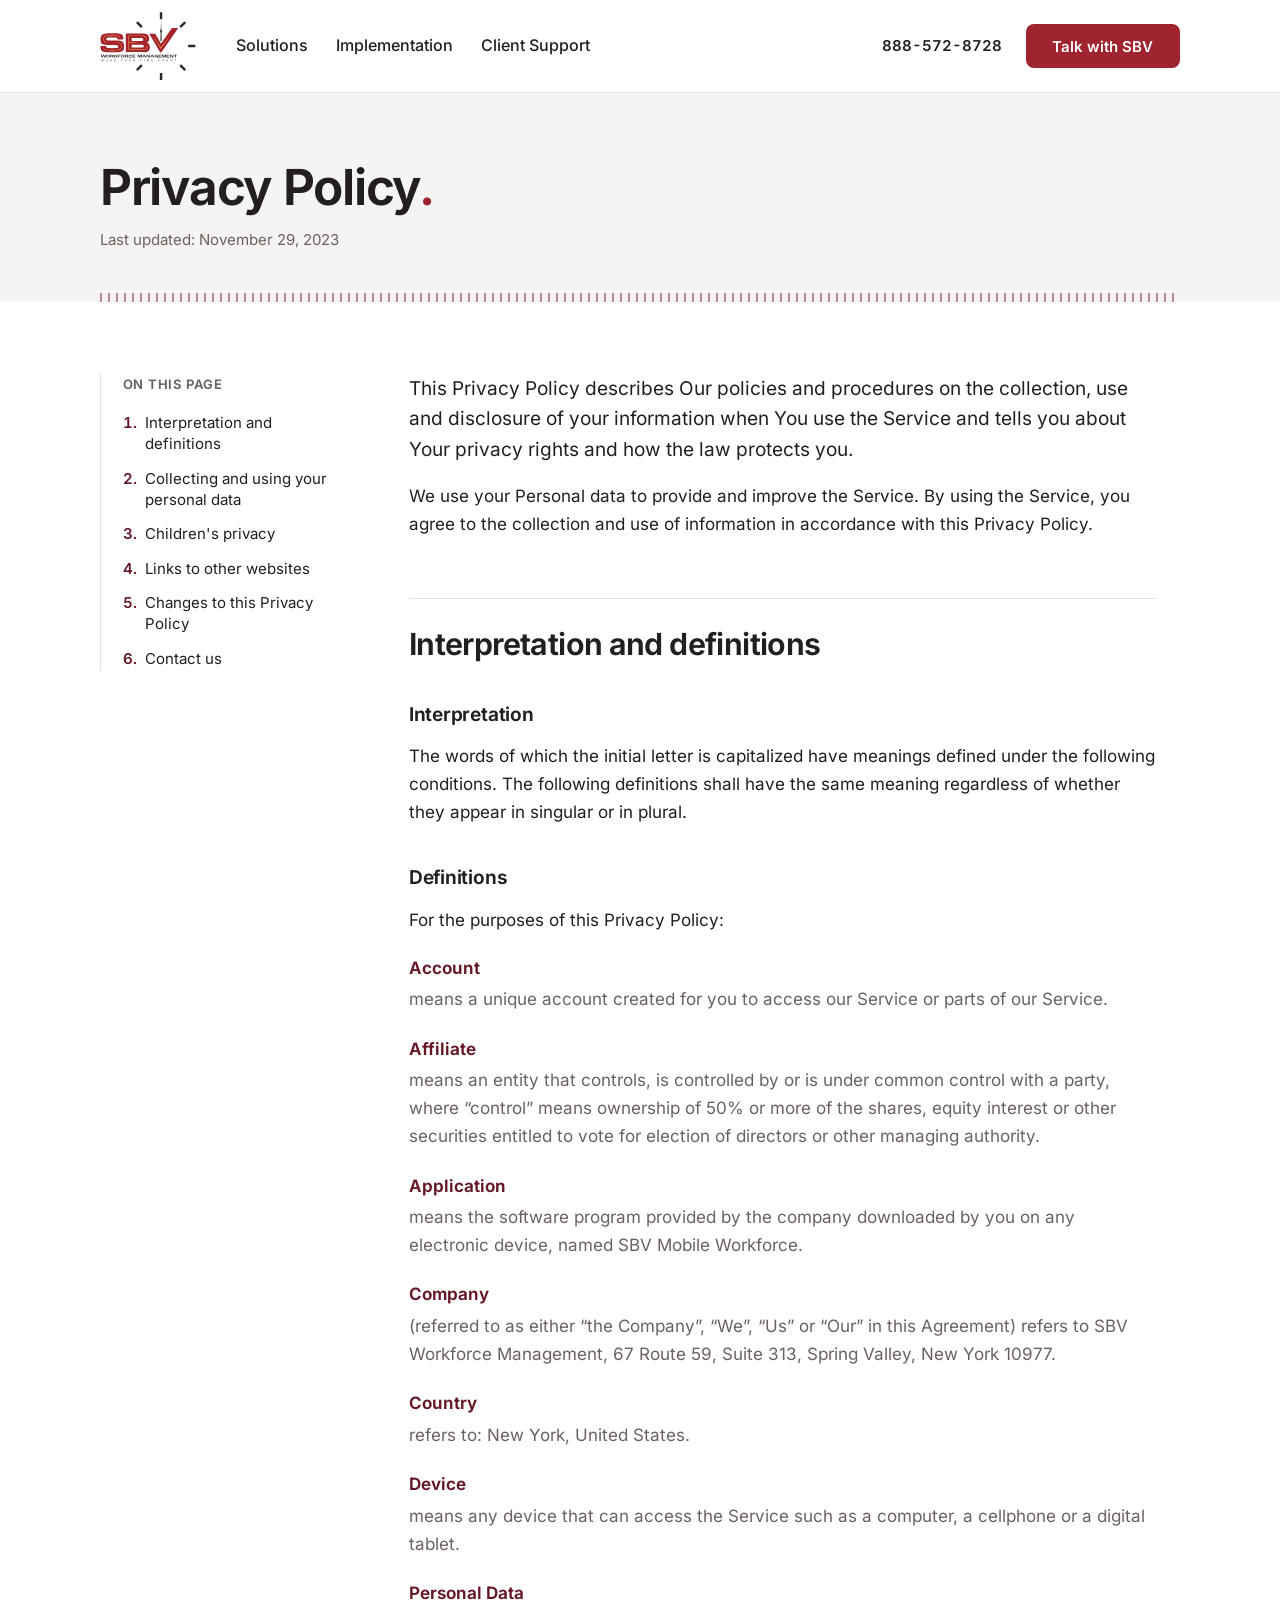
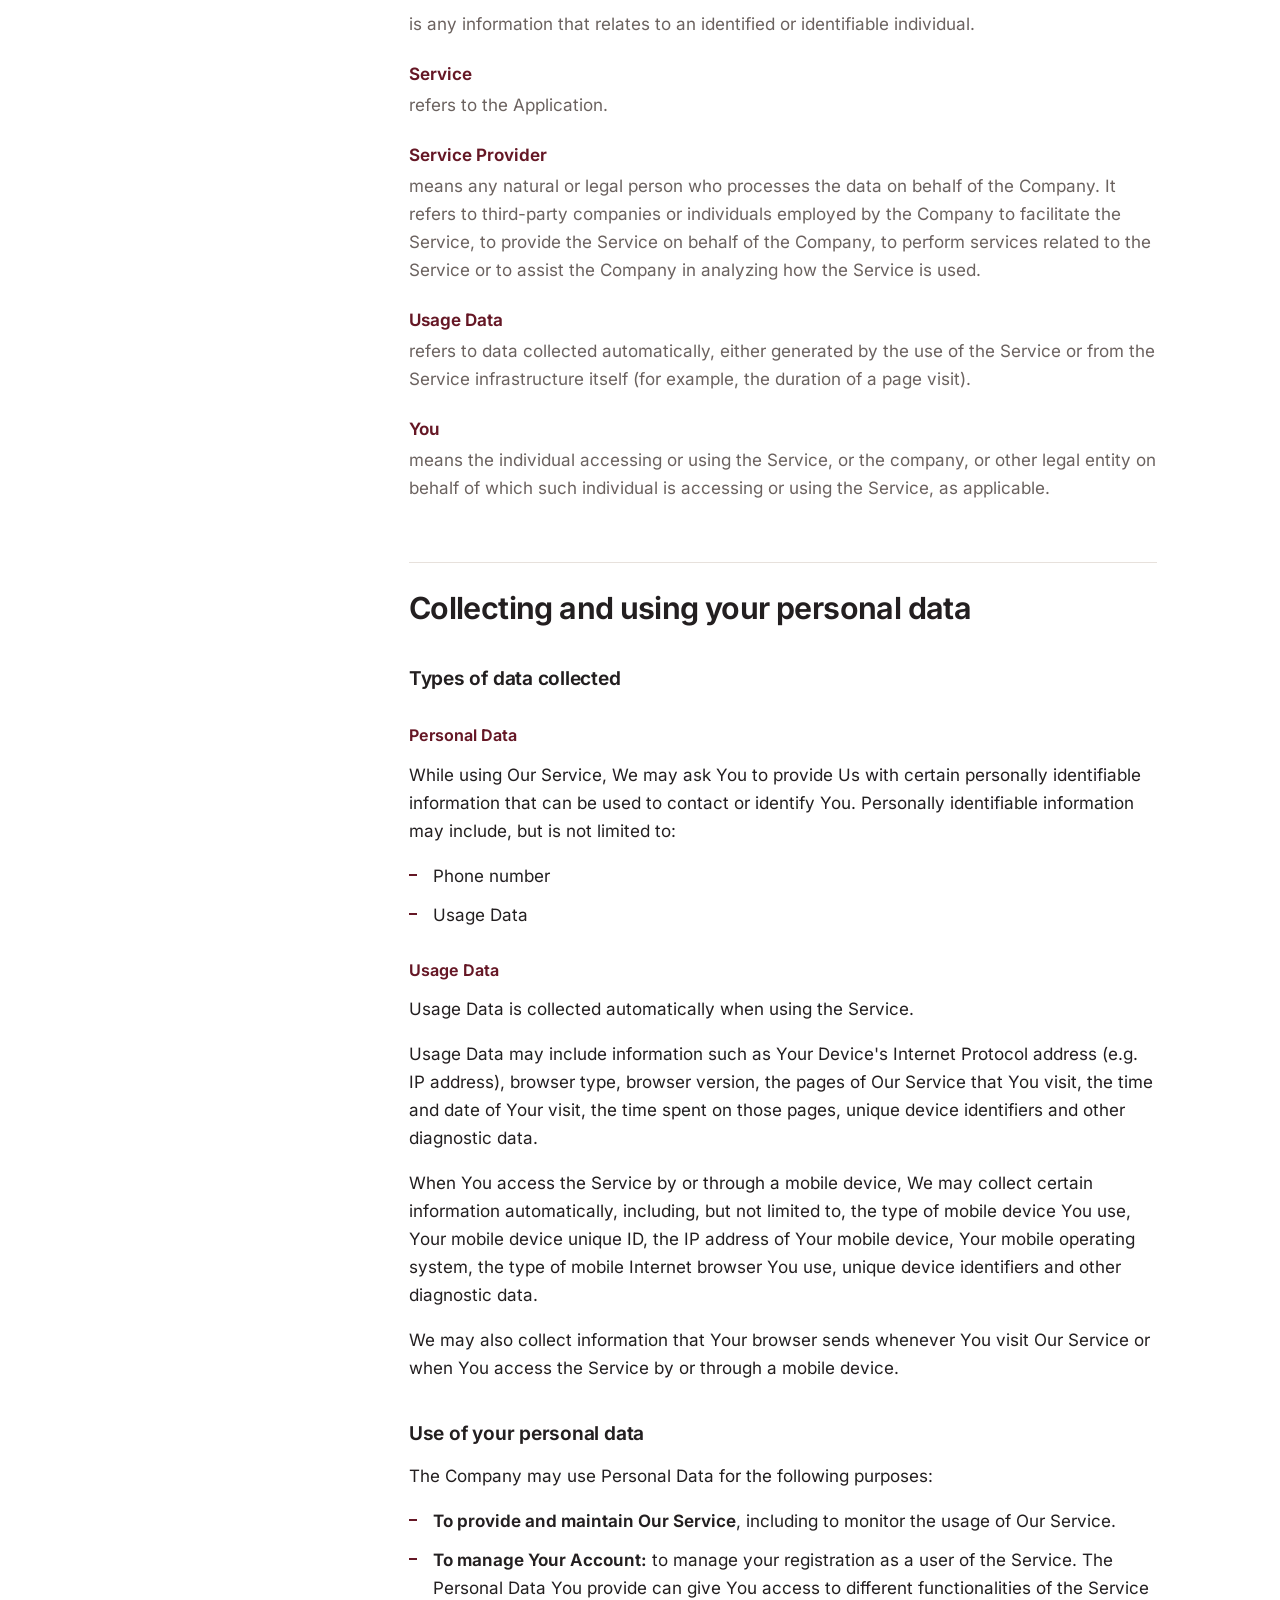
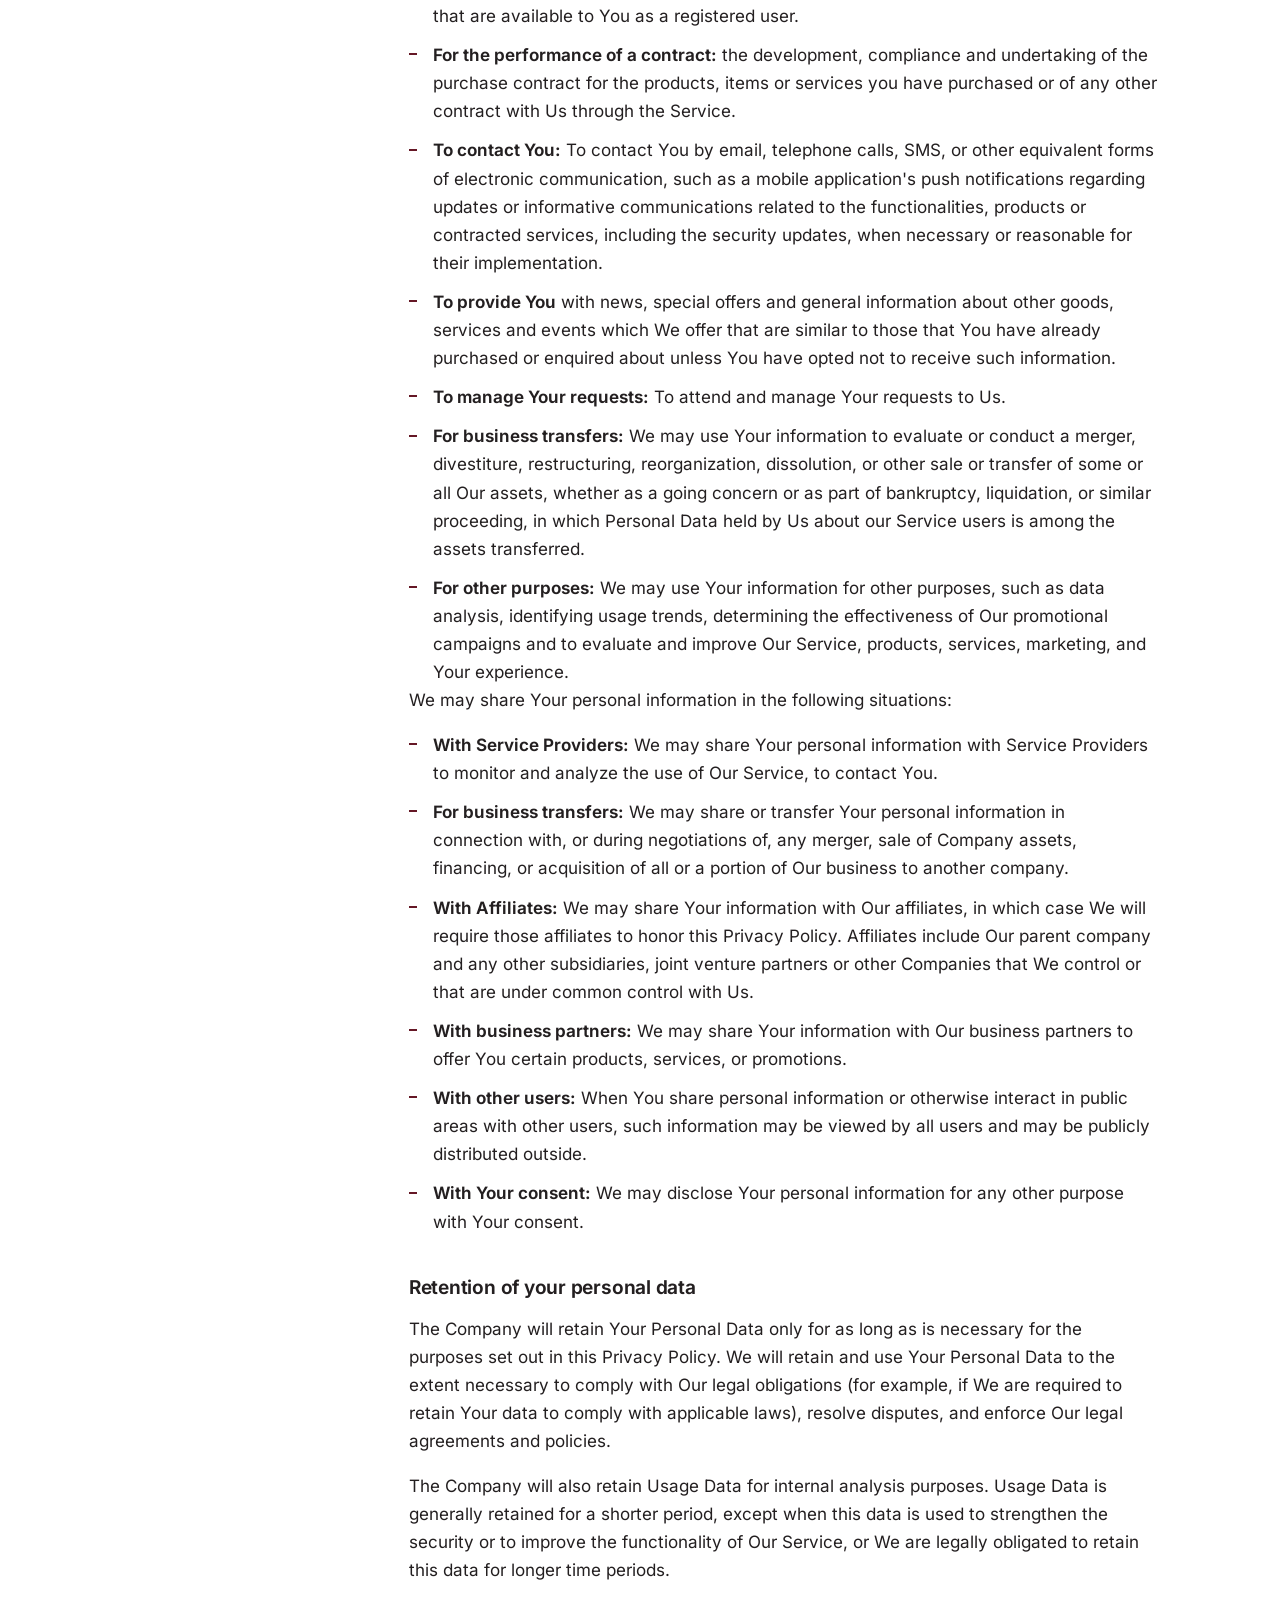
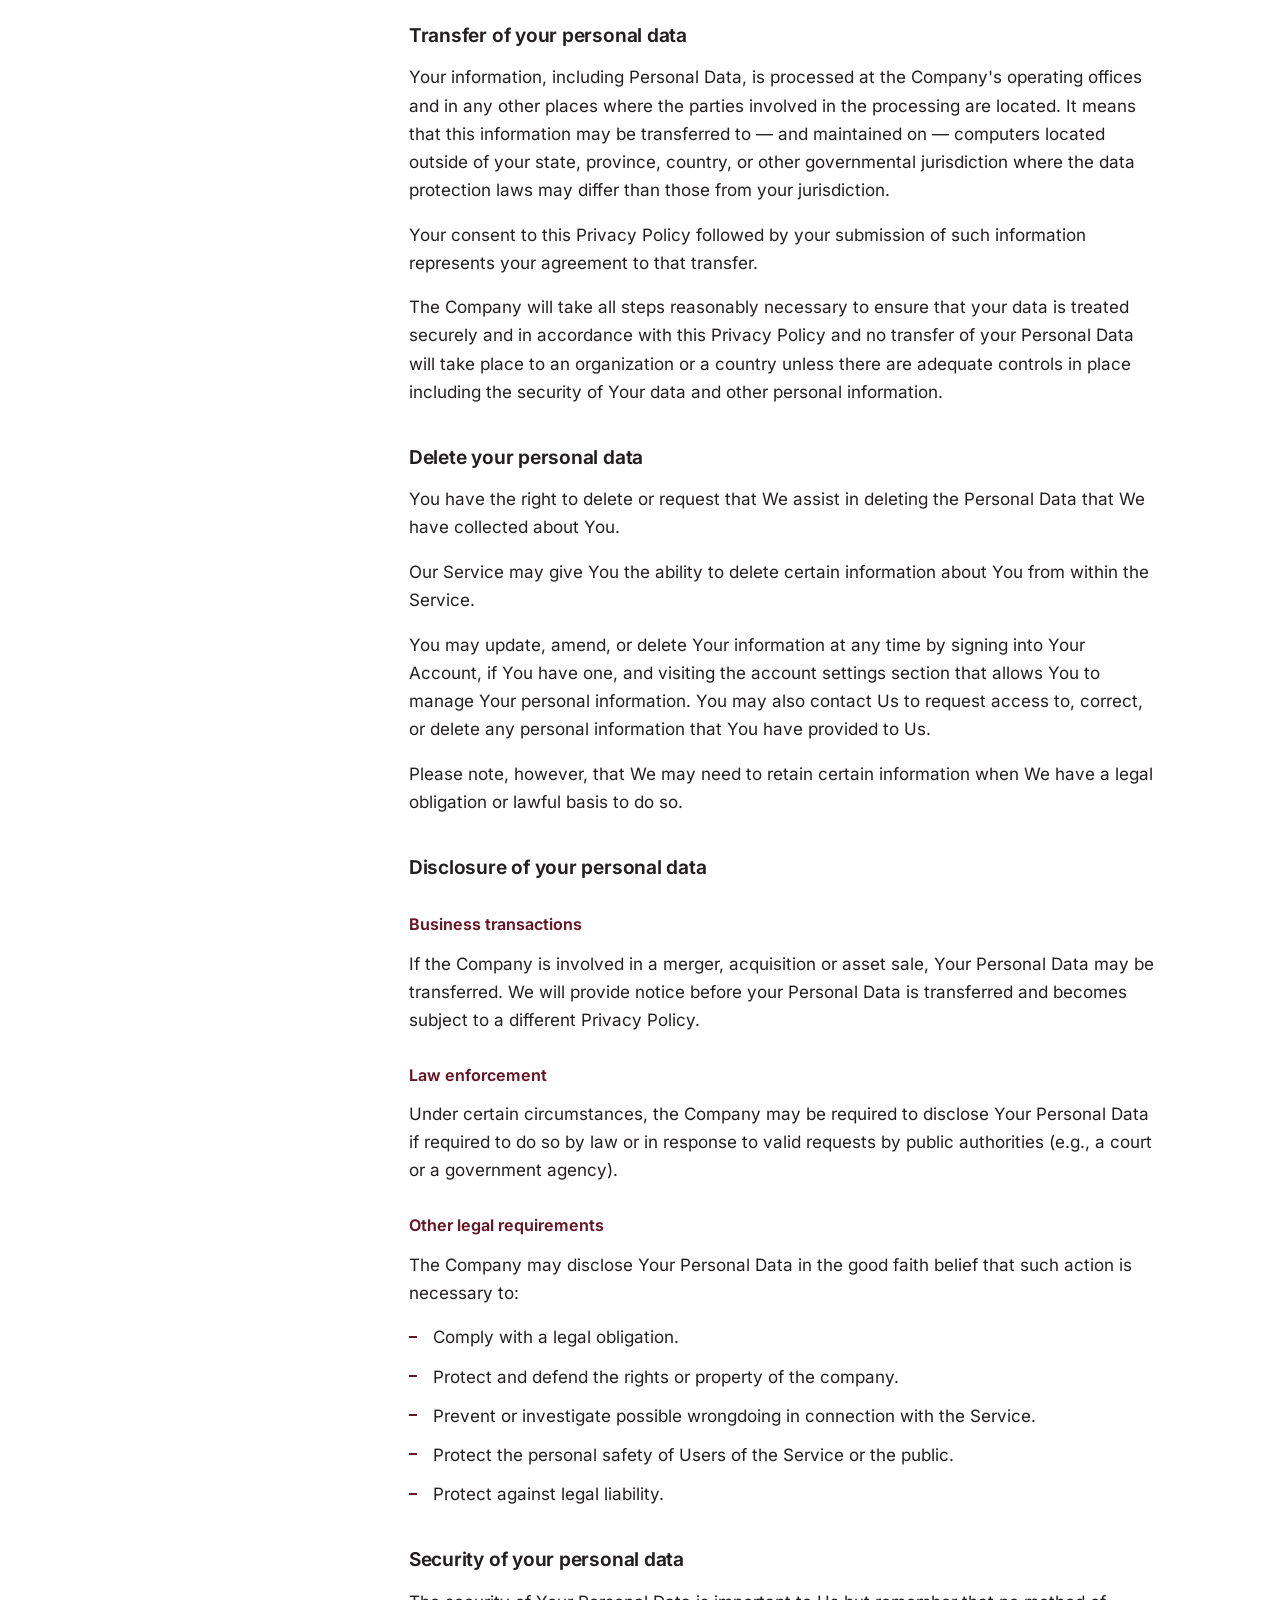
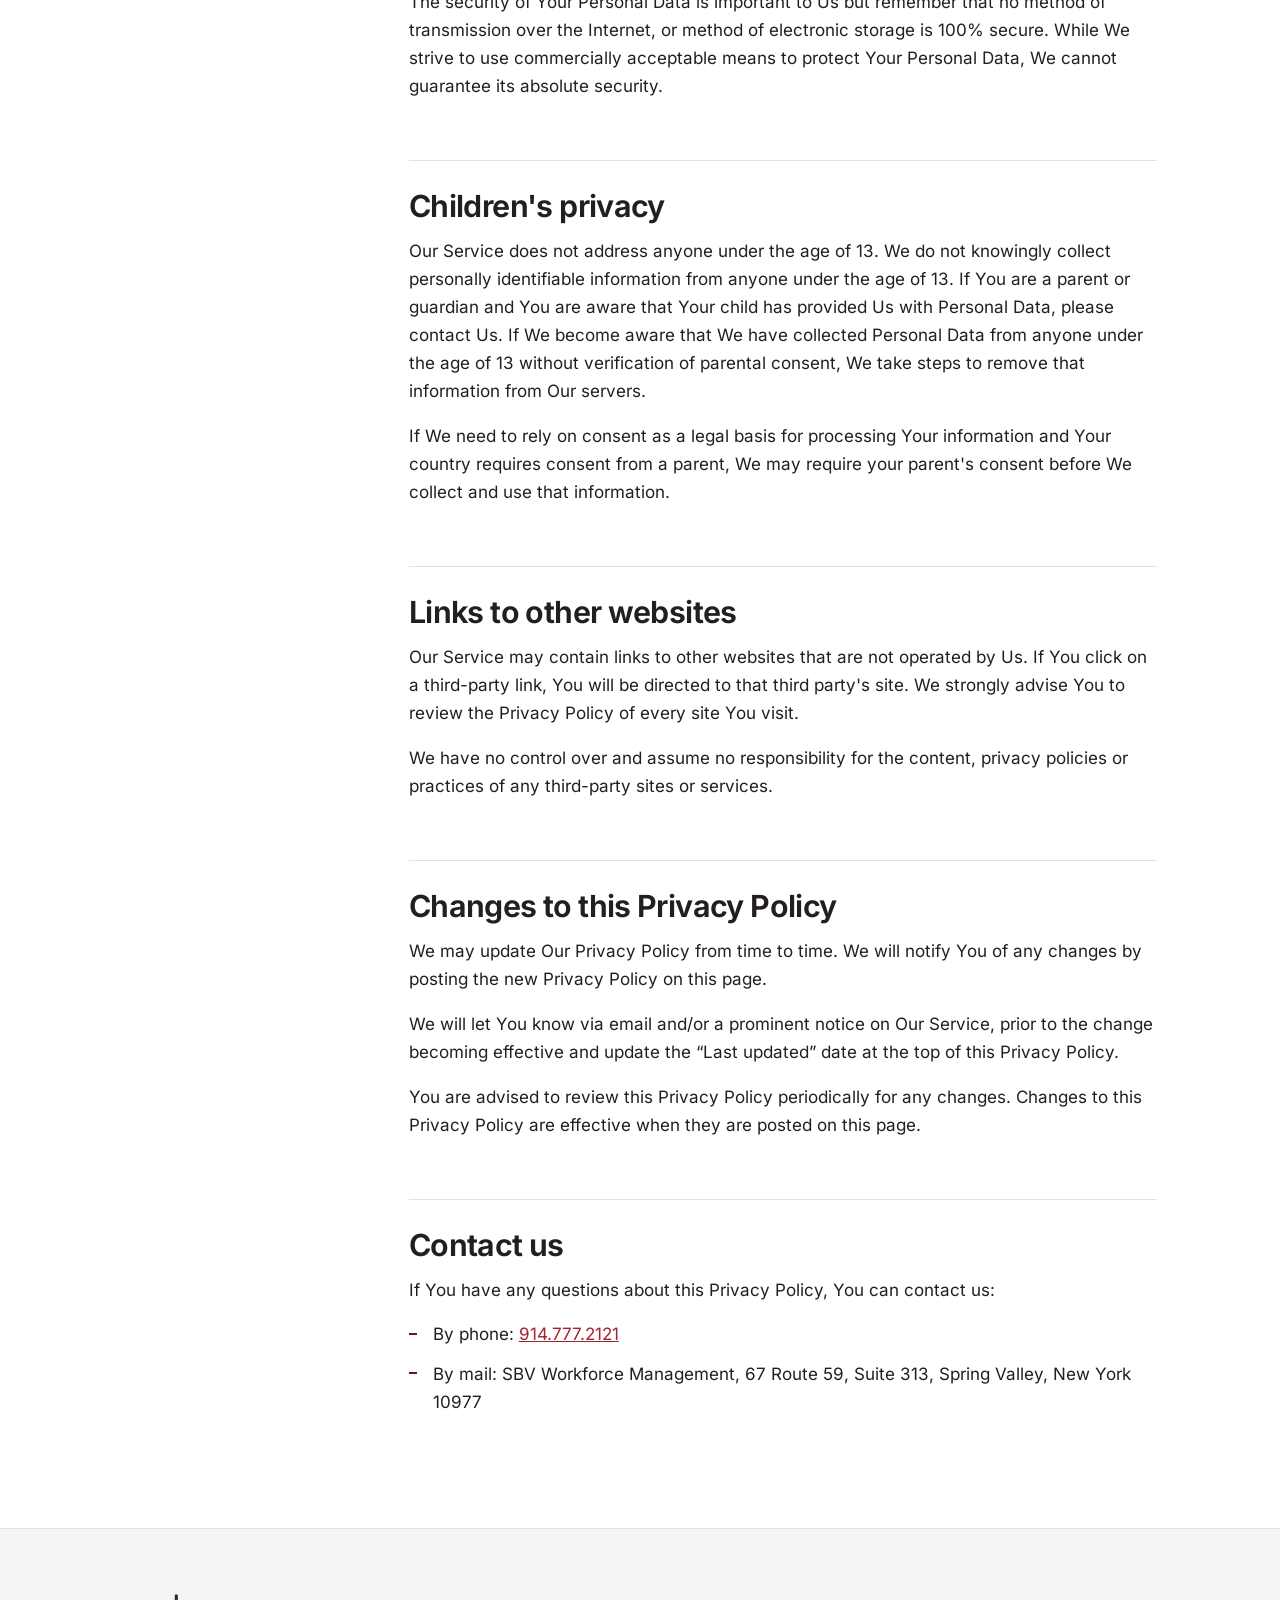
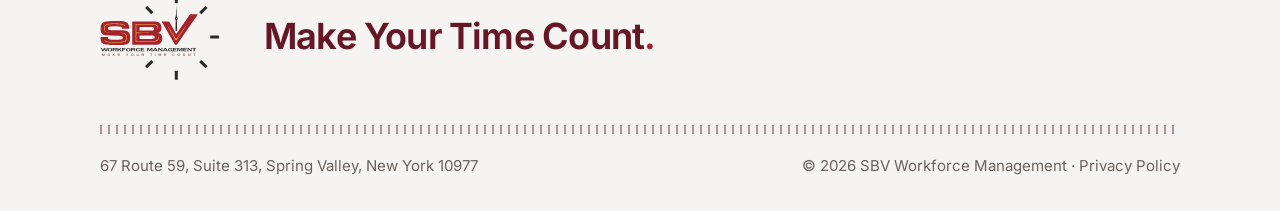
==== commit 3728a811: "Switch header and footer to the vector logo logo-flat.svg replaces logo-hd.png in both placements on" ====
--- a/site/privacy-policy/index.html
+++ b/site/privacy-policy/index.html
@@ -23,7 +23,7 @@
   <header class="hd">
     <div class="shell hd__row">
       <a class="hd__brand" href="../index.html">
-        <img src="../assets/logo-hd.png" alt="SBV Workforce Management — home" width="96" height="70" />
+        <img src="../assets/logo-flat.svg" alt="SBV Workforce Management — home" width="96" height="70" />
       </a>
       <nav class="hd__nav" aria-label="Primary">
         <a href="../index.html#solutions">Solutions</a>
@@ -213,7 +213,7 @@
   <footer class="ft">
     <div class="shell">
       <div class="ft__top">
-        <img src="../assets/logo-hd.png" alt="SBV Workforce Management" width="120" height="88" />
+        <img src="../assets/logo-flat.svg" alt="SBV Workforce Management" width="120" height="88" />
         <p class="ft__tag">Make Your Time&nbsp;Count<span class="dot">.</span></p>
       </div>
       <div class="ft__rule" aria-hidden="true"></div>
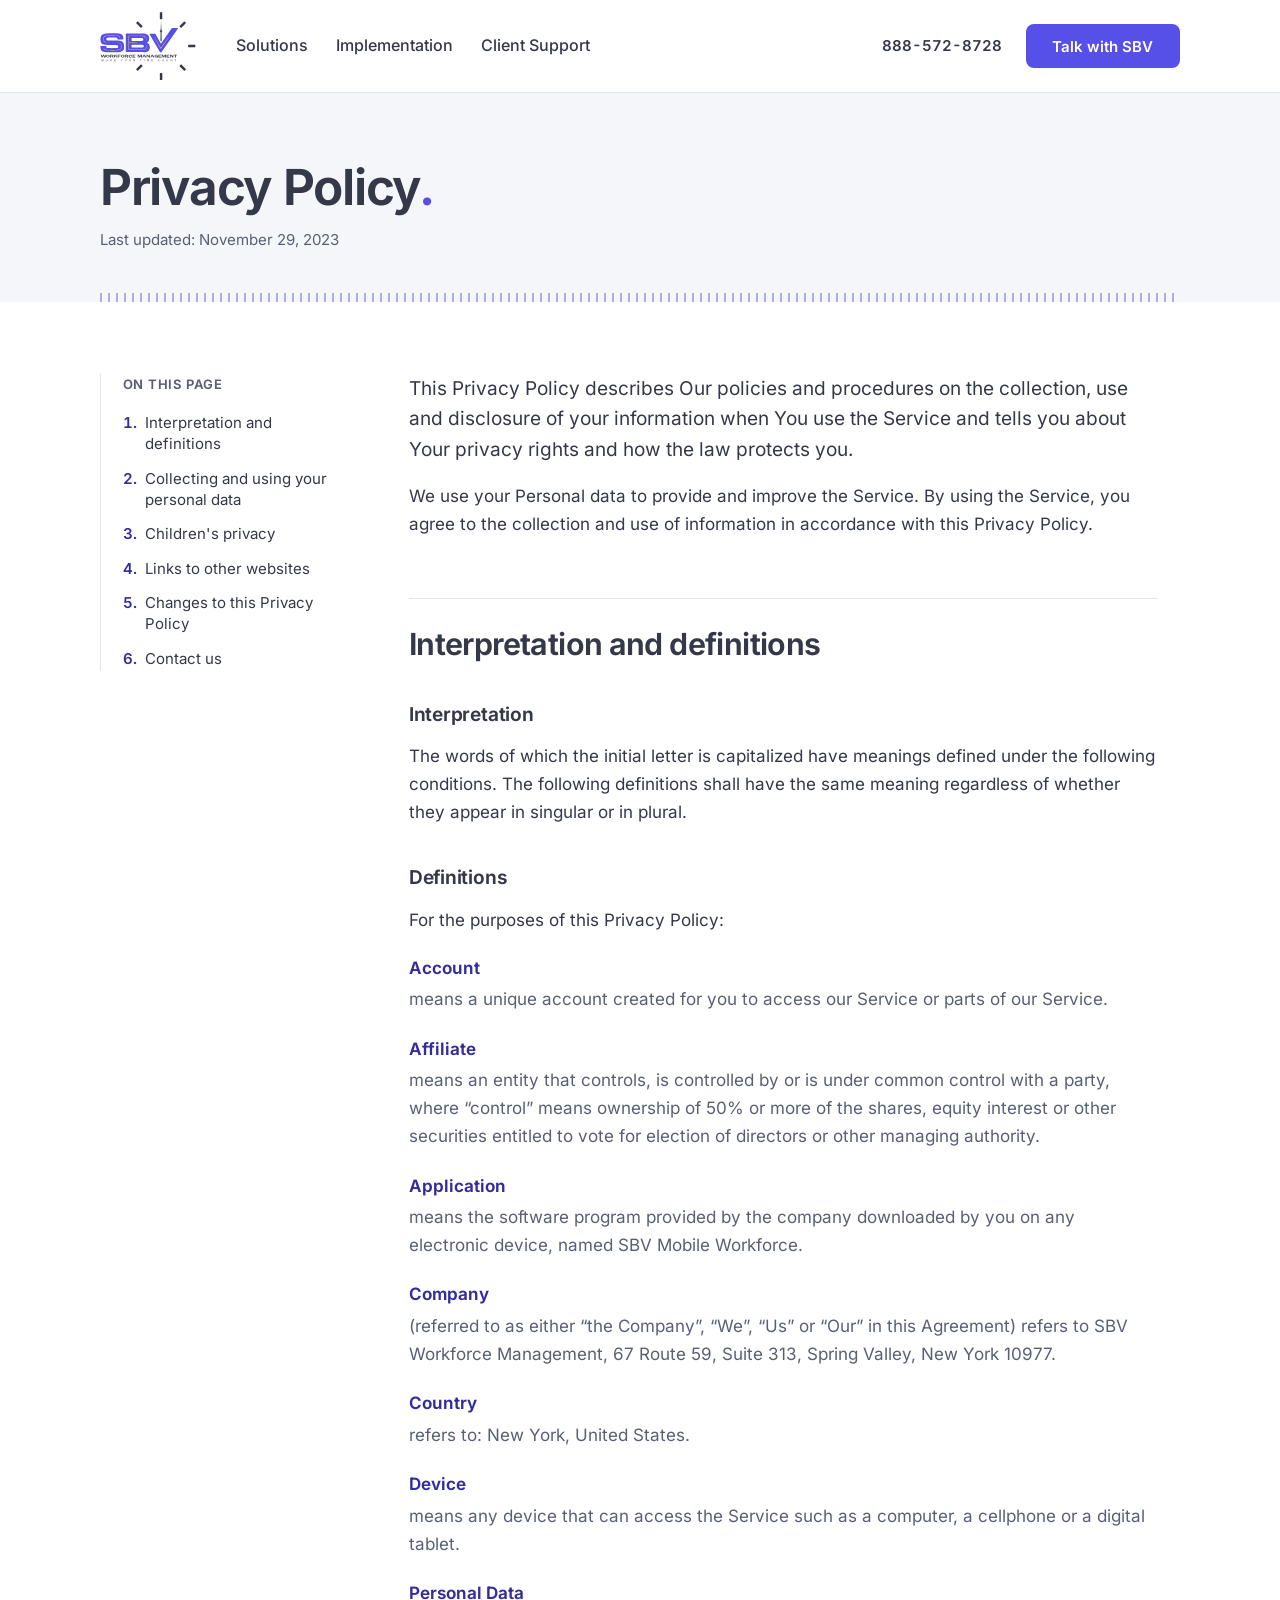
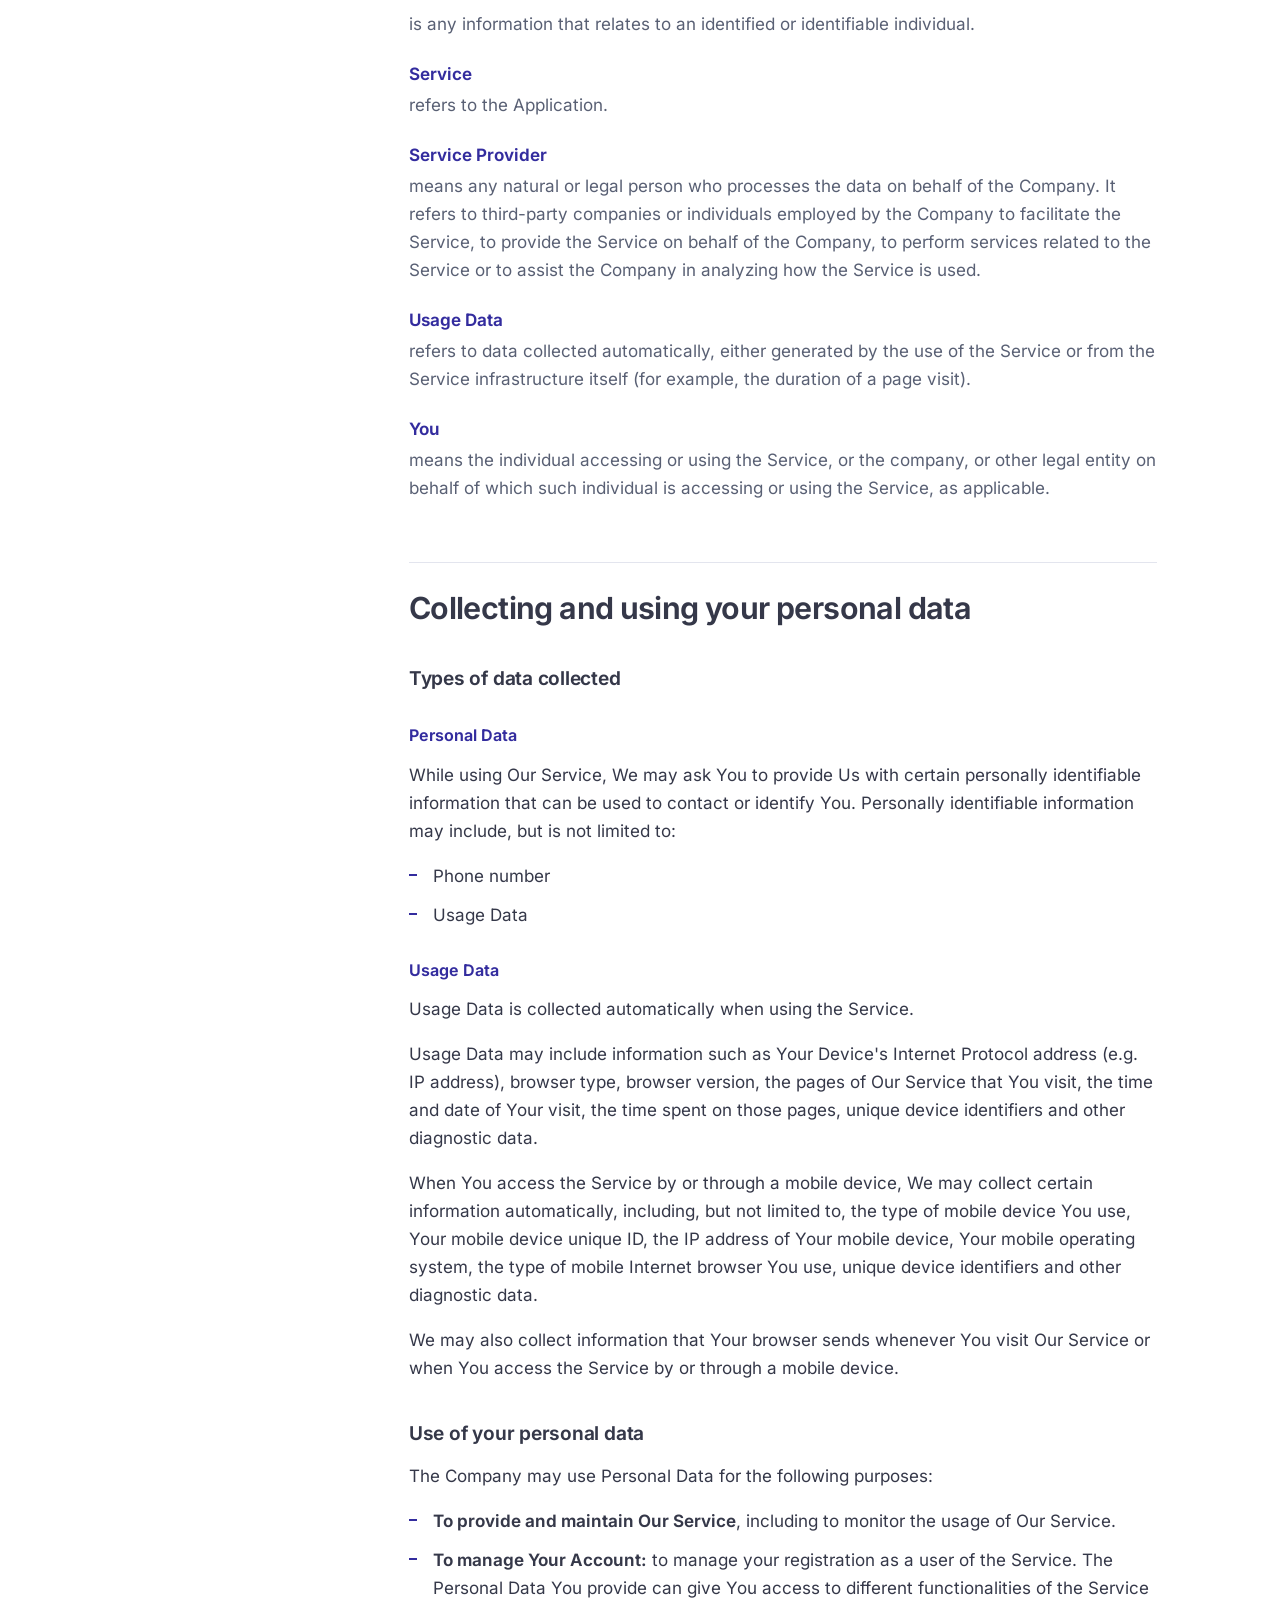
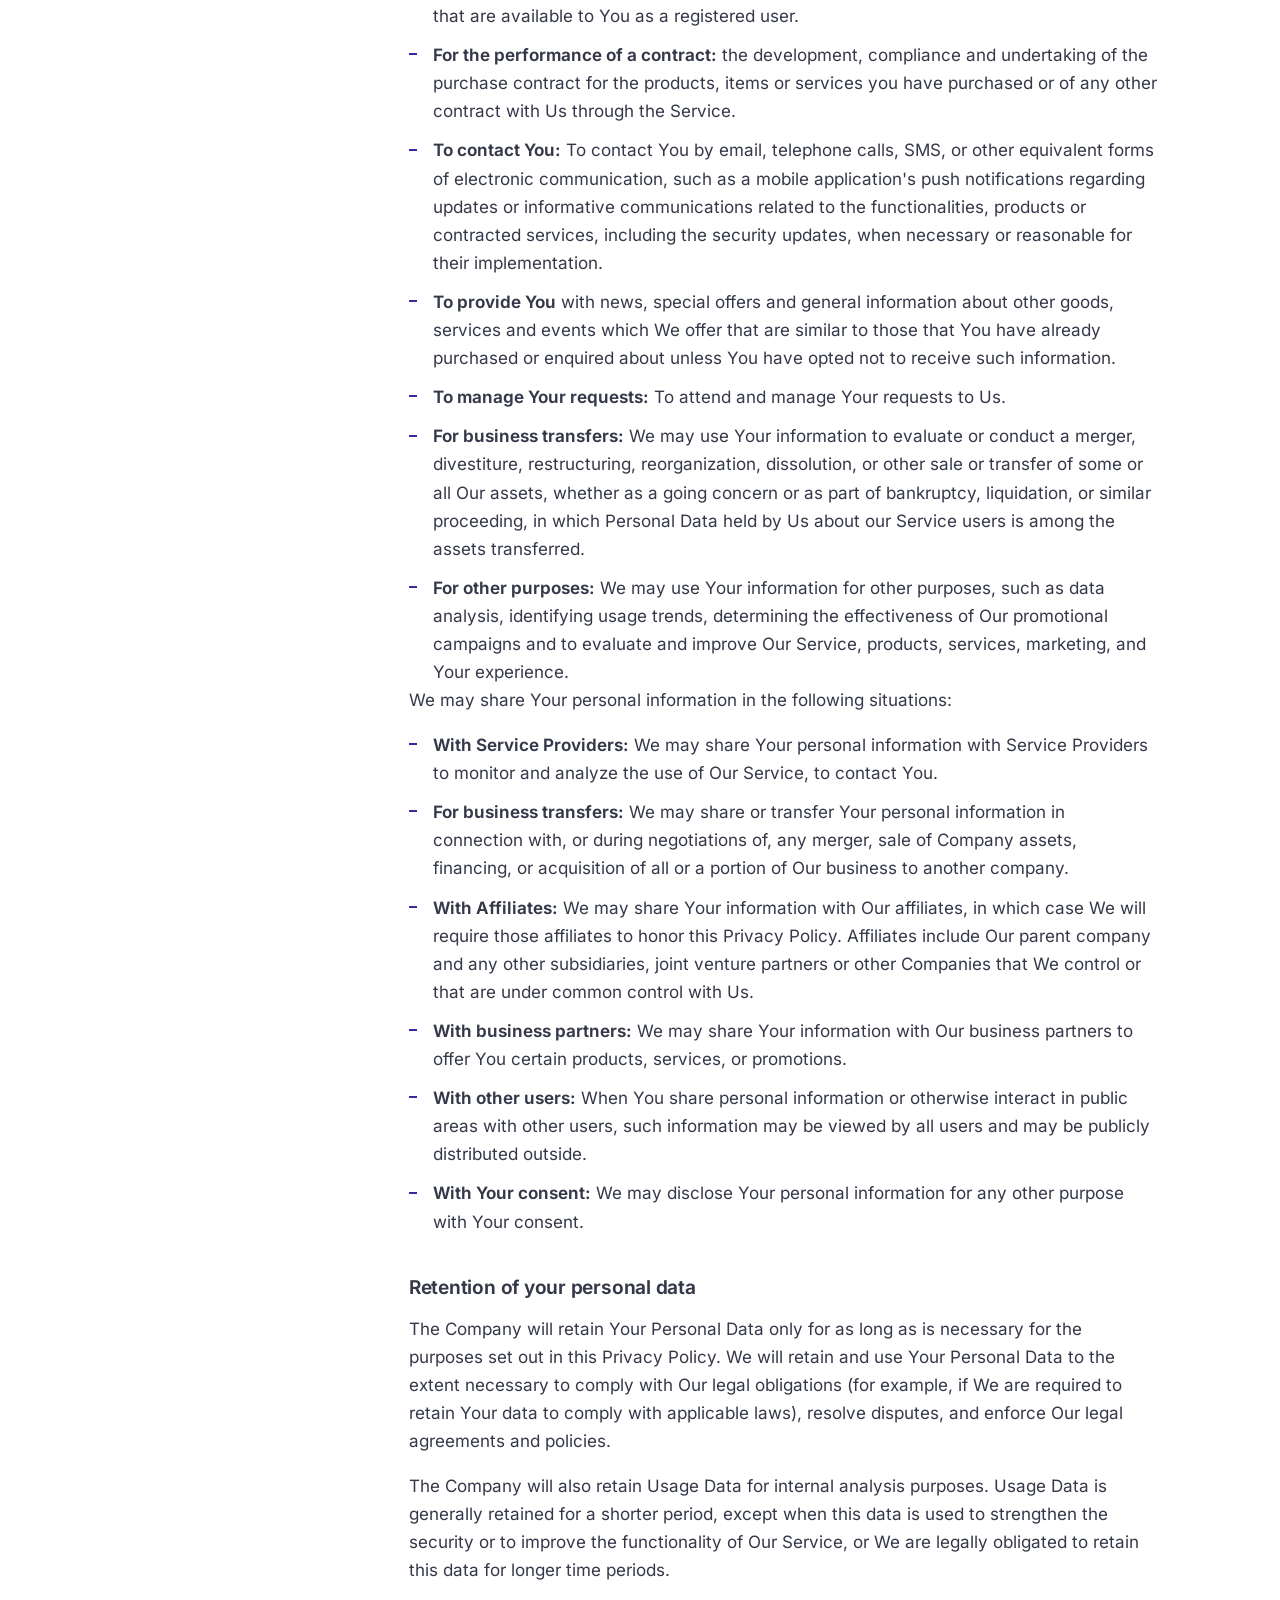
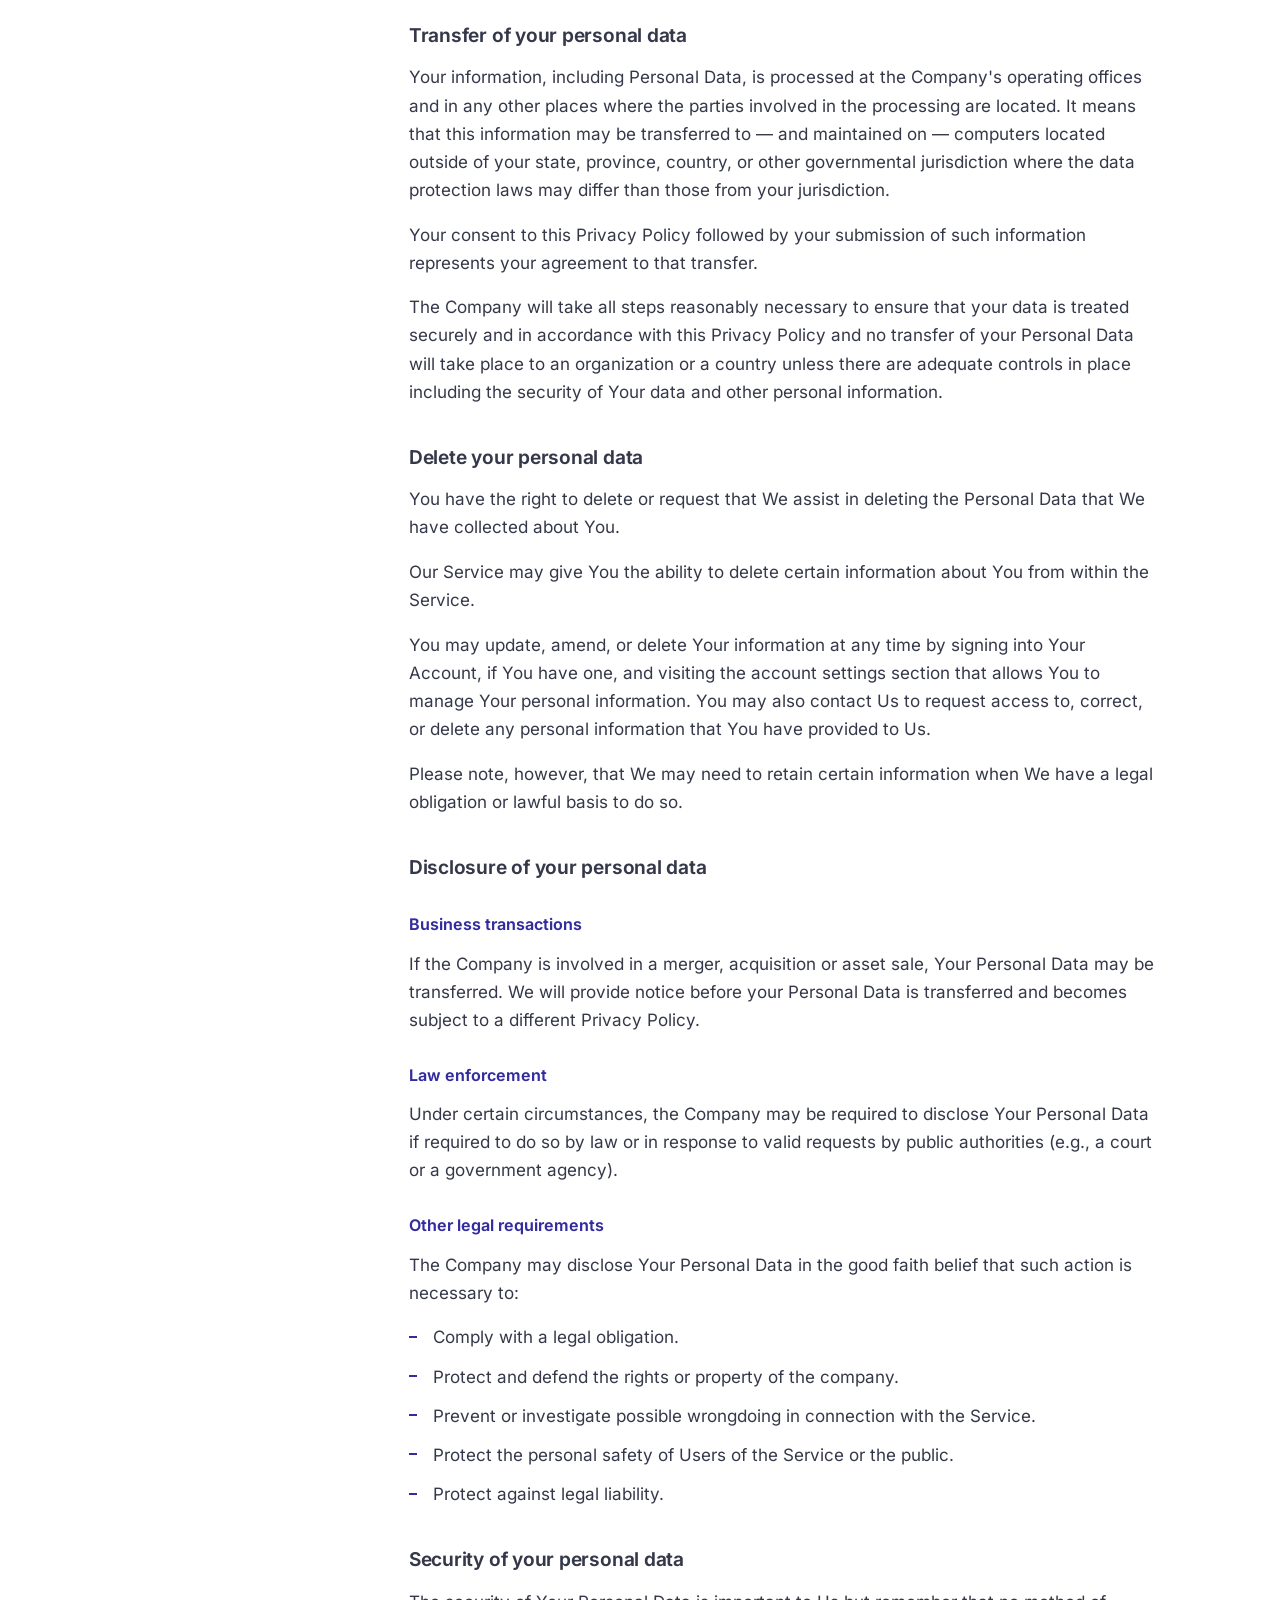
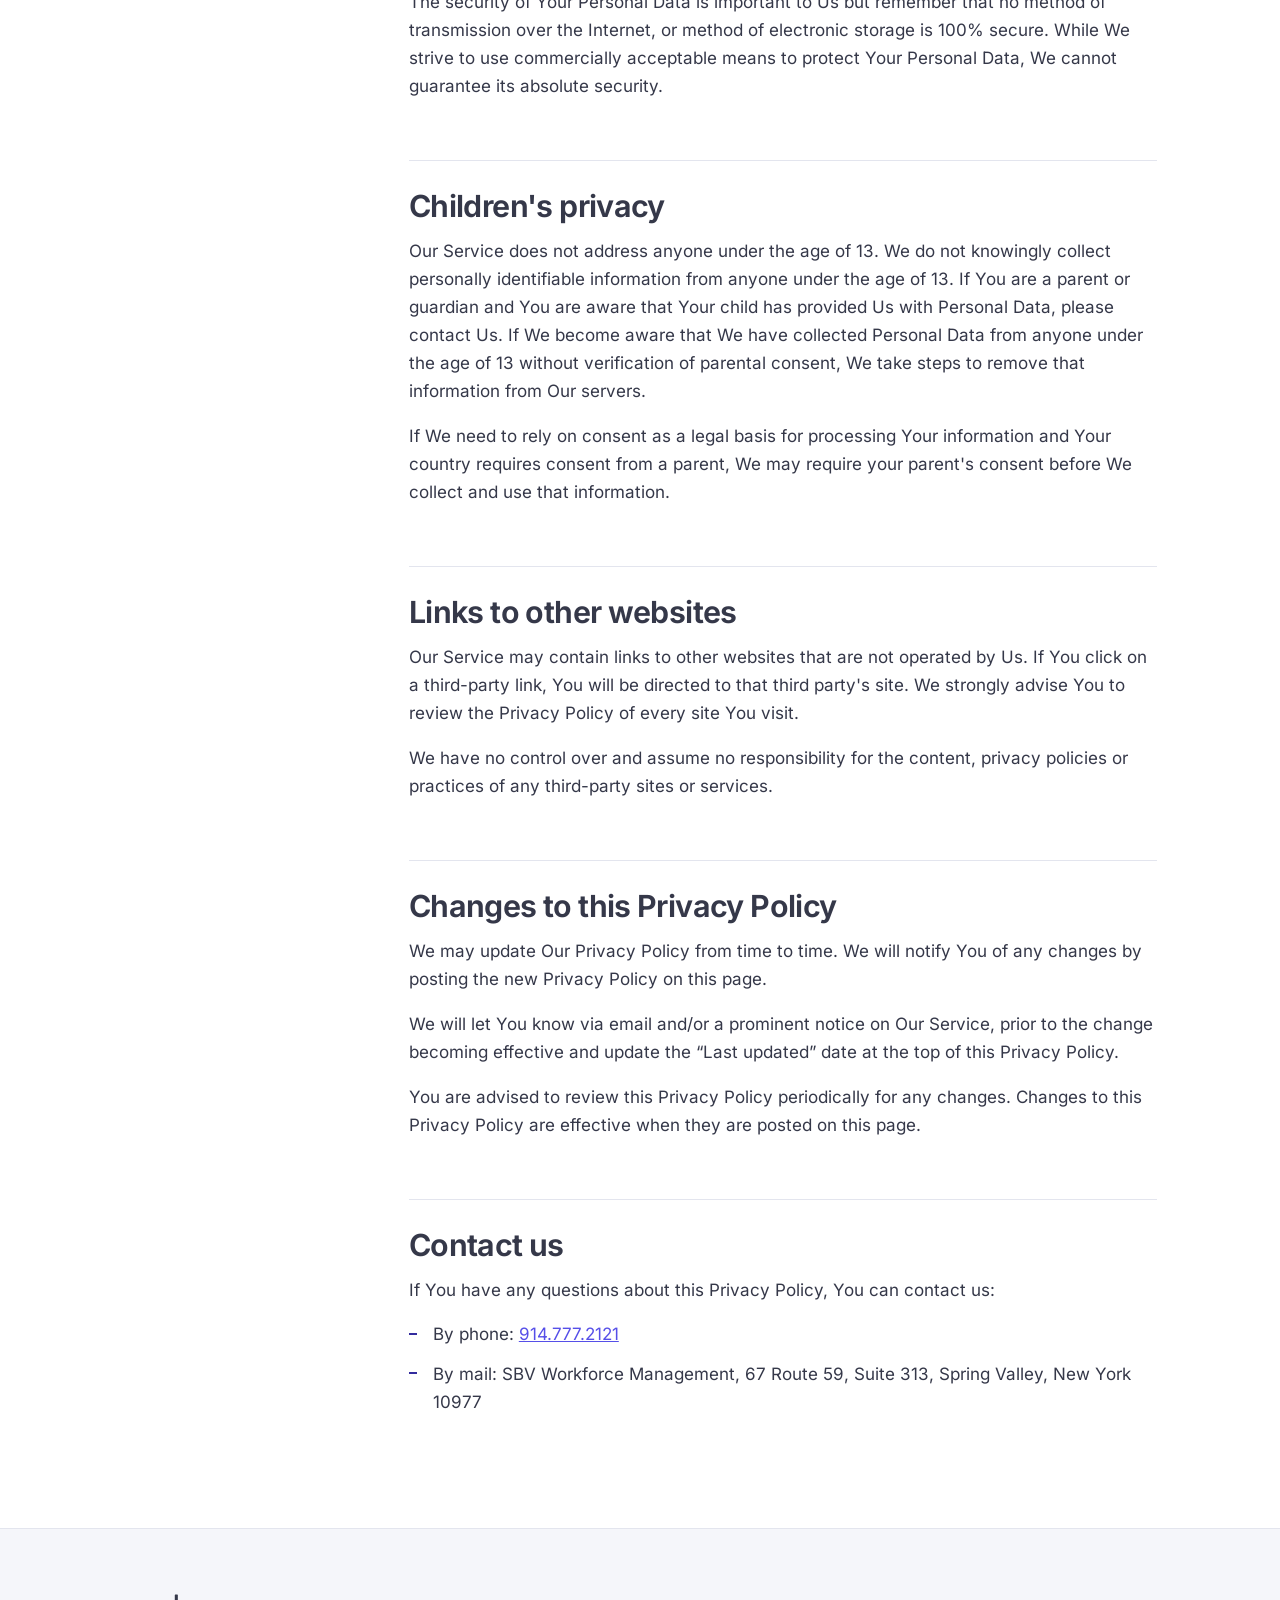
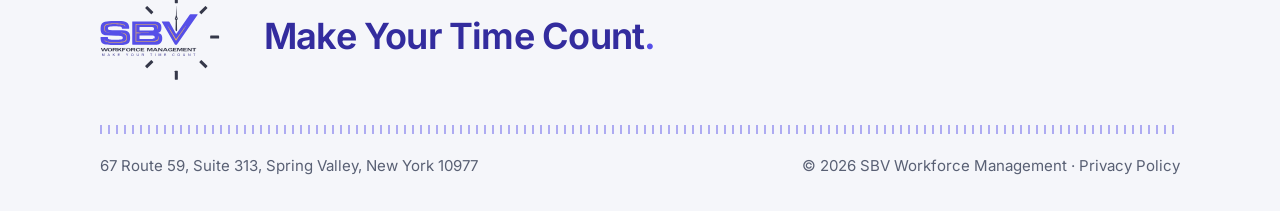
==== commit 900ca916: "Move the site onto the client's purple brand palette Sruli sent the palette on 18 Aug: the light-pur" ====
--- a/site/privacy-policy/index.html
+++ b/site/privacy-policy/index.html
@@ -8,7 +8,7 @@
   <meta property="og:title" content="Privacy Policy — SBV Workforce Management" />
   <meta property="og:description" content="How SBV Workforce Management collects, uses, and discloses personal information." />
   <meta property="og:type" content="website" />
-  <link rel="icon" href="data:image/svg+xml,%3Csvg%20xmlns%3D%22http%3A%2F%2Fwww.w3.org%2F2000%2Fsvg%22%20viewBox%3D%220%200%2032%2032%22%3E%3Crect%20width%3D%2232%22%20height%3D%2232%22%20rx%3D%226%22%20fill%3D%22%23651725%22%2F%3E%3Ctext%20x%3D%2216%22%20y%3D%2221.5%22%20font-family%3D%22Arial%2Csans-serif%22%20font-size%3D%2211%22%20font-weight%3D%22bold%22%20fill%3D%22%23FAF8F6%22%20text-anchor%3D%22middle%22%3ESBV%3C%2Ftext%3E%3C%2Fsvg%3E" />
+  <link rel="icon" href="data:image/svg+xml,%3Csvg%20xmlns%3D%22http%3A%2F%2Fwww.w3.org%2F2000%2Fsvg%22%20viewBox%3D%220%200%2032%2032%22%3E%3Crect%20width%3D%2232%22%20height%3D%2232%22%20rx%3D%226%22%20fill%3D%22%23564FE8%22%2F%3E%3Ctext%20x%3D%2216%22%20y%3D%2221.5%22%20font-family%3D%22Arial%2Csans-serif%22%20font-size%3D%2211%22%20font-weight%3D%22bold%22%20fill%3D%22%23F4F3FE%22%20text-anchor%3D%22middle%22%3ESBV%3C%2Ftext%3E%3C%2Fsvg%3E" />
   <link rel="canonical" href="https://www.sbvwm.com/privacy-policy/" />
   <!-- Paths are relative, not root-relative, so the page renders correctly when
        opened straight off disk as well as when served from the domain root.
@@ -19,11 +19,12 @@
 </head>
 <body>
   <a class="skip" href="#main">Skip to content</a>
+  <div class="hd-sentinel" aria-hidden="true"></div>
 
   <header class="hd">
     <div class="shell hd__row">
       <a class="hd__brand" href="../index.html">
-        <img src="../assets/logo-flat.svg" alt="SBV Workforce Management — home" width="96" height="70" />
+        <img src="../assets/logo-flat.svg" alt="SBV Workforce Management home" width="96" height="70" />
       </a>
       <nav class="hd__nav" aria-label="Primary">
         <a href="../index.html#solutions">Solutions</a>
--- a/site/css/styles.css
+++ b/site/css/styles.css
@@ -1,27 +1,29 @@
 /* SBV Workforce Management — mini-site (visual system v2)
    Direction: docs/design-direction.md + 2026-08-05 revision.
-   White-dominant environment; burgundy is an accent and action color, not the
+   2026-08-18: recoloured to the client's purple brand palette (light-purple
+   gradient #948EFF -> #564FE8, neutrals #353849 / #596074).
+   White-dominant environment; purple is an accent and action color, not the
    atmosphere. One dark moment only (the closing panel). Soft cards, connected
    implementation steps, and a punch-to-payroll flow rail. Motion is
    reveal-on-enter only; content renders fully without JS (see reveal contract). */
 
 /* ---------- tokens ---------- */
 :root {
-  --burgundy: #651725;
-  --burgundy-deep: #4A0F1B;
-  --action: #9F2430;
-  --ground: #F6F4F2;
-  --rose: #F8EFF0;
-  --rose-line: #ECDBDD;
-  --ink: #231F20;
-  --muted: #6B625F;
-  --line: #E7E1DC;
+  --purple: #332C9E;
+  --purple-deep: #1F1B63;
+  --action: #564FE8;
+  --ground: #F5F6FA;
+  --lilac: #F1F0FE;
+  --lilac-line: #DEDCFA;
+  --ink: #353849;
+  --muted: #596074;
+  --line: #E3E5EE;
   --gold: #F6BC53;
   --white: #FFFFFF;
   /* channel values so tints derive from the brand instead of being hand-mixed */
-  --burgundy-rgb: 101 23 37;
-  --ink-rgb: 35 31 32;
-  --paper-rgb: 241 222 225;
+  --purple-rgb: 86 79 232;
+  --ink-rgb: 53 56 73;
+  --paper-rgb: 231 230 252;
 
   --shadow: 0 1px 2px rgb(var(--ink-rgb) / 0.05), 0 4px 14px rgb(var(--ink-rgb) / 0.04);
   --shadow-lift: 0 2px 4px rgb(var(--ink-rgb) / 0.06), 0 10px 26px rgb(var(--ink-rgb) / 0.07);
@@ -93,7 +95,7 @@
   transition: background-color 0.15s ease, color 0.15s ease, border-color 0.15s ease, box-shadow 0.15s ease;
 }
 .btn--solid { background: var(--action); color: var(--white); }
-.btn--solid:hover { background: var(--burgundy); }
+.btn--solid:hover { background: var(--purple); }
 .btn--lg { padding: 1rem 1.9rem; font-size: 1rem; }
 
 /* ---------- shared list icon ----------
@@ -106,16 +108,16 @@
   width: 34px;
   height: 34px;
   border-radius: 50%;
-  border: 1px solid var(--rose-line);
+  border: 1px solid var(--lilac-line);
   background: var(--white);
-  color: var(--burgundy);
+  color: var(--purple);
 }
 
 .textlink {
   font-weight: 600;
   color: var(--action);
   text-decoration: none;
-  border-bottom: 1px solid rgb(159 36 48 / 0.35);
+  border-bottom: 1px solid rgb(var(--purple-rgb) / 0.35);
   padding-bottom: 2px;
   transition: border-color 0.15s ease;
 }
@@ -132,7 +134,7 @@
   position: absolute;
   left: 1rem; top: -3.5rem;
   z-index: 100;
-  background: var(--burgundy);
+  background: var(--purple);
   color: var(--white);
   padding: 0.6rem 1rem;
   border-radius: 0 0 8px 8px;
@@ -150,6 +152,29 @@
   background: rgba(255, 255, 255, 0.94);
   backdrop-filter: blur(8px);
   border-bottom: 1px solid var(--line);
+  transition: background-color 0.2s ease, border-color 0.2s ease, box-shadow 0.2s ease;
+}
+
+/* Scrolled state. Deliberately not a drop shadow: the header should read as
+   separated from the page, not floating above it. So the white firms up, the
+   hairline darkens slightly, and the shadow is shallow enough to be a seam.
+   Set by main.js via a sentinel — no scroll listener, so no per-frame work on
+   the older office hardware this audience runs. Absent if JS never loads, which
+   costs nothing. */
+.hd--stuck {
+  background: rgba(255, 255, 255, 0.985);
+  border-bottom-color: rgb(var(--ink-rgb) / 0.13);
+  box-shadow: 0 1px 0 rgb(var(--ink-rgb) / 0.03), 0 4px 10px rgb(var(--ink-rgb) / 0.05);
+}
+
+/* Height sets the scroll distance at which the header separates. */
+.hd-sentinel {
+  position: absolute;
+  top: 0;
+  left: 0;
+  width: 1px;
+  height: 60px;
+  pointer-events: none;
 }
 .hd__row {
   display: flex;
@@ -251,14 +276,14 @@
   aspect-ratio: 1;
 }
 .proof__arc { position: absolute; inset: 0; width: 100%; height: 100%; }
-.proof__arc line { stroke: rgb(var(--burgundy-rgb) / 0.26); stroke-width: 1; }
-.proof__arc line.mj { stroke: rgb(var(--burgundy-rgb) / 0.5); stroke-width: 1.5; }
+.proof__arc line { stroke: rgb(var(--purple-rgb) / 0.26); stroke-width: 1; }
+.proof__arc line.mj { stroke: rgb(var(--purple-rgb) / 0.5); stroke-width: 1.5; }
 .proof__num {
   font-size: clamp(4.6rem, 13vw, 8.25rem);
   font-weight: 700;
   letter-spacing: -0.045em;
   line-height: 1;
-  color: var(--burgundy);
+  color: var(--purple);
   font-variant-numeric: tabular-nums;
 }
 .proof__num sup {
@@ -307,13 +332,13 @@
 
 /* ---------- flow (the product story, and the page's second anchor) ---------- */
 .flowsec {
-  background: linear-gradient(160deg, var(--burgundy) 0%, var(--burgundy-deep) 100%);
+  background: linear-gradient(160deg, var(--purple) 0%, var(--purple-deep) 100%);
   color: rgb(var(--paper-rgb));
   padding-block: var(--sec);
 }
 .flow__title { color: var(--white); max-width: 20ch; }
 .flow__intro {
-  color: #DCBEC3;
+  color: #C7C3F4;
   font-size: clamp(1.0625rem, 1.8vw, 1.1875rem);
   max-width: 56ch;
   margin-top: 1.25rem;
@@ -346,7 +371,7 @@
   height: 52px;
   border-radius: 50%;
   border: 1px solid rgb(var(--paper-rgb) / 0.32);
-  background: rgb(var(--burgundy-rgb) / 0.55);
+  background: rgb(var(--purple-rgb) / 0.55);
   color: var(--gold);
 }
 .flow__rail h3 {
@@ -360,7 +385,7 @@
   margin-top: 0.5rem;
   font-size: 0.875rem;
   line-height: 1.55;
-  color: #D2AFB6;
+  color: #BDB8F0;
 }
 
 /* ---------- solutions ---------- */
@@ -373,8 +398,8 @@
 }
 /* Time & Attendance: same shape as every other card, distinguished by tint only */
 .card--tint {
-  background: var(--rose);
-  border-color: var(--rose-line);
+  background: var(--lilac);
+  border-color: var(--lilac-line);
 }
 .card {
   background: var(--white);
@@ -387,10 +412,10 @@
   transition: border-color 0.15s ease, box-shadow 0.15s ease;
 }
 .card:hover {
-  border-color: rgb(var(--burgundy-rgb) / 0.3);
+  border-color: rgb(var(--purple-rgb) / 0.3);
   box-shadow: var(--shadow-lift);
 }
-.card__icon { color: var(--burgundy); line-height: 0; margin-bottom: 1.1rem; }
+.card__icon { color: var(--purple); line-height: 0; margin-bottom: 1.1rem; }
 .card h3 {
   font-size: 1.125rem;
   font-weight: 650;
@@ -413,11 +438,8 @@
   border-top: 1px solid var(--line);
   font-size: 0.875rem;
   font-weight: 600;
-  color: var(--burgundy);
-}
-
-/* solutions section sits on white; cards get depth from the shadow itself */
-.sol .sec-head__intro { padding-bottom: 0.35rem; }
+  color: var(--purple);
+}
 
 /* ---------- differentiation (light, split) ---------- */
 .diff { background: var(--white); padding-block: var(--sec); }
@@ -445,8 +467,8 @@
   list-style: none;
   padding: 2rem 2.1rem;
   margin: 0;
-  background: var(--rose);
-  border: 1px solid var(--rose-line);
+  background: var(--lilac);
+  border: 1px solid var(--lilac-line);
   border-radius: var(--r-md);
   display: flex;
   flex-direction: column;
@@ -511,7 +533,7 @@
 }
 .impl__aside h3 { font-size: 1.0625rem; font-weight: 650; letter-spacing: -0.01em; }
 .impl__aside li { display: flex; align-items: center; gap: 0.9rem; }
-.impl__aside .ico { background: var(--rose); }
+.impl__aside .ico { background: var(--lilac); }
 .impl__aside ul {
   list-style: none;
   padding: 0;
@@ -539,14 +561,14 @@
   display: grid;
   grid-template-columns: minmax(0, 1.4fr) minmax(260px, 1fr);
   gap: clamp(2rem, 5vw, 4rem);
-  background: linear-gradient(135deg, var(--burgundy) 0%, var(--burgundy-deep) 100%);
+  background: linear-gradient(135deg, var(--purple) 0%, var(--purple-deep) 100%);
   color: rgb(var(--paper-rgb));
   padding: clamp(2.5rem, 5.5vw, 4rem);
   border-radius: var(--r-lg);
 }
 .close__panel h2 { color: var(--white); max-width: 18ch; }
 .close__lead p {
-  color: #E3C6CB;
+  color: #CFCBF6;
   max-width: 46ch;
   margin-top: 1.25rem;
 }
@@ -577,7 +599,7 @@
 .route__label {
   font-size: 0.8125rem;
   font-weight: 600;
-  color: #D6AEB5;
+  color: #C0BBF1;
 }
 .route__value {
   font-size: 1.0625rem;
@@ -605,13 +627,13 @@
   font-size: clamp(1.5rem, 3.4vw, 2.25rem);
   font-weight: 650;
   letter-spacing: -0.022em;
-  color: var(--burgundy);
+  color: var(--purple);
 }
 .ft__tag .dot { color: var(--action); }
 .ft__rule {
   height: 9px;
   margin-top: clamp(2rem, 4vw, 2.75rem);
-  background-image: repeating-linear-gradient(90deg, rgb(var(--burgundy-rgb) / 0.45) 0 1.5px, transparent 1.5px 8px);
+  background-image: repeating-linear-gradient(90deg, rgb(var(--purple-rgb) / 0.45) 0 1.5px, transparent 1.5px 8px);
 }
 .ft__base {
   display: flex;
@@ -651,8 +673,48 @@
 html.js .proof__facts [data-reveal]:nth-child(3) { transition-delay: 0.14s; }
 html.js .sol__cards [data-reveal]:nth-child(n+4) { transition-delay: 0.2s; }
 
+/* ---------- sequenced reveals ----------
+   Two sections are ordered rather than merely grouped: the flow rail is a
+   five-step process and the implementation list is four numbered stages. Order
+   is part of the meaning there, so their children arrive in sequence.
+
+   This DELAYS THE SAME TRANSITION every other reveal already uses. It does not
+   layer a second animation on top — that would fade the group in as a block and
+   then re-animate each child, which reads as fussy. It also runs exactly once:
+   main.js unobserves each element after it fires and .in is never removed. */
+
+/* Flow rail — 80ms apart, shorter travel and a quicker fade than the default,
+   because five columns moving one after another need less movement each to read
+   as a sequence. Last step starts at 320ms, all settled by ~740ms. */
+html.js .flow__rail > li[data-reveal] {
+  transform: translateY(10px);
+  transition-duration: 0.42s;
+}
+/* Must restate .in at this specificity: the selector above (0,3,2) outranks the
+   shared `html.js [data-reveal].in` rule (0,3,1) and would otherwise pin these
+   items 10px down permanently. */
+html.js .flow__rail > li[data-reveal].in { transform: none; }
+html.js .flow__rail > li[data-reveal]:nth-child(2) { transition-delay: 0.08s; }
+html.js .flow__rail > li[data-reveal]:nth-child(3) { transition-delay: 0.16s; }
+html.js .flow__rail > li[data-reveal]:nth-child(4) { transition-delay: 0.24s; }
+html.js .flow__rail > li[data-reveal]:nth-child(5) { transition-delay: 0.32s; }
+
+/* Implementation — 100ms apart. Larger text rows than the rail, so they can
+   carry a longer interval; last step starts at 300ms, settled by ~850ms. */
+html.js .impl__steps > li[data-reveal]:nth-child(2) { transition-delay: 0.1s; }
+html.js .impl__steps > li[data-reveal]:nth-child(3) { transition-delay: 0.2s; }
+html.js .impl__steps > li[data-reveal]:nth-child(4) { transition-delay: 0.3s; }
+
+/* Selectors restated so this outranks the sequenced rules above — a media query
+   adds no specificity of its own. */
 @media (prefers-reduced-motion: reduce) {
-  html.js [data-reveal] { opacity: 1; transform: none; transition: none; }
+  html.js [data-reveal],
+  html.js .flow__rail > li[data-reveal],
+  html.js .flow__rail > li[data-reveal].in {
+    opacity: 1;
+    transform: none;
+    transition: none;
+  }
 }
 
 /* ---------- forced colors ---------- */
@@ -763,7 +825,7 @@
 
 /* ---------- legal pages ----------
    Deliberately the quietest layout on the site: no reveal motion, no cards, no
-   burgundy field. A policy is read, not scanned, so the only jobs here are
+   purple field. A policy is read, not scanned, so the only jobs here are
    measure, hierarchy, and a way in that isn't scrolling. Last block in the file,
    so its media queries need no extra specificity. */
 /* No border-bottom: the tick rule already terminates the band, and stacking a
@@ -788,7 +850,7 @@
 .lhead__rule {
   height: 9px;
   margin-top: clamp(1.75rem, 4vw, 2.5rem);
-  background-image: repeating-linear-gradient(90deg, rgb(var(--burgundy-rgb) / 0.45) 0 1.5px, transparent 1.5px 8px);
+  background-image: repeating-linear-gradient(90deg, rgb(var(--purple-rgb) / 0.45) 0 1.5px, transparent 1.5px 8px);
 }
 
 .legal__shell {
@@ -838,7 +900,7 @@
   position: absolute;
   left: 0;
   top: 0.15rem;
-  color: var(--burgundy);
+  color: var(--purple);
   font-variant-numeric: tabular-nums;
   font-weight: 600;
 }
@@ -876,7 +938,7 @@
 .legal h4 {
   font-size: 1rem;
   font-weight: 650;
-  color: var(--burgundy);
+  color: var(--purple);
   margin: 1.75rem 0 0;
 }
 .legal :is(h2, h3, h4) + p { margin-top: 0.75rem; }
@@ -893,7 +955,7 @@
   padding-left: 1.5rem;
   margin-top: 0.7rem;
 }
-/* A small burgundy tick rather than a disc — the same mark as the section rules */
+/* A small purple tick rather than a disc — the same mark as the section rules */
 .legal .bullets li::before {
   content: "";
   position: absolute;
@@ -901,7 +963,7 @@
   top: 0.72em;
   width: 8px;
   height: 2px;
-  background: var(--burgundy);
+  background: var(--purple);
 }
 .legal .bullets strong { font-weight: 650; }
 
@@ -909,7 +971,7 @@
 .deflist { margin-top: 1.25rem; }
 .deflist dt {
   font-weight: 650;
-  color: var(--burgundy);
+  color: var(--purple);
   margin-top: 1.35rem;
 }
 .deflist dt:first-of-type { margin-top: 0; }
